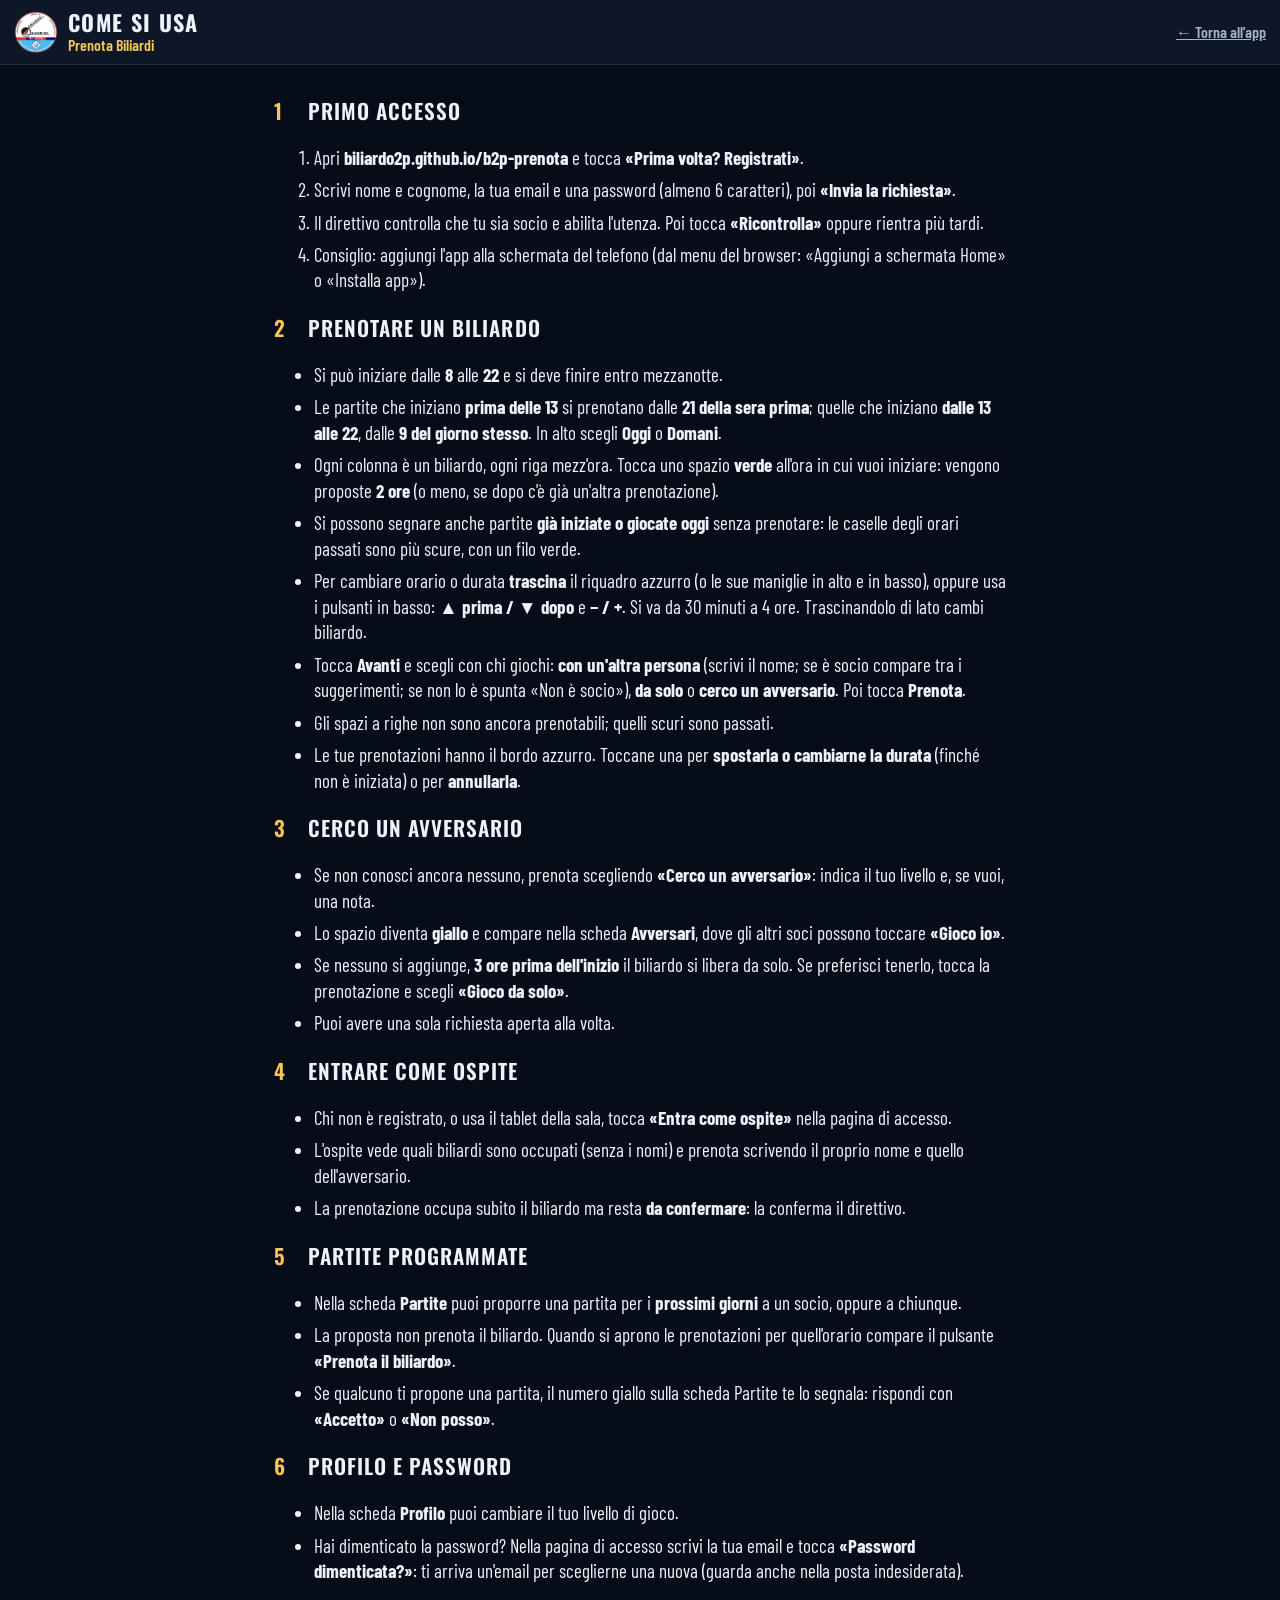
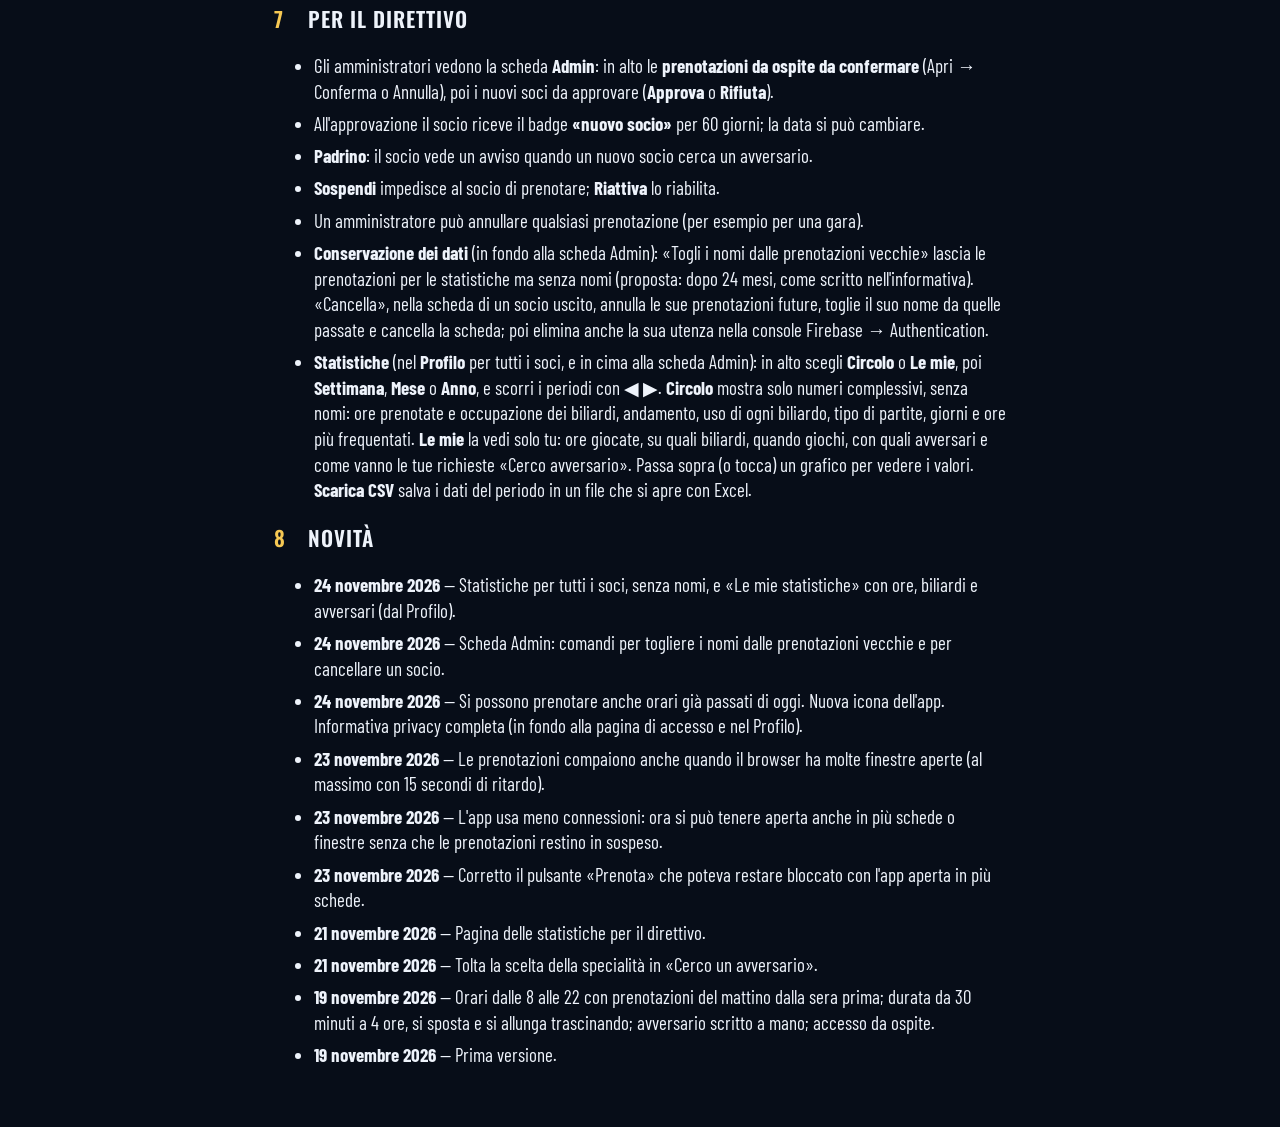
==== manuale.html @ 795e4faf "Statistiche per tutti i soci: vista Circolo senza nomi e vista personale Le mie Regole: lettura di p" ====
<!doctype html>
<html lang="it">
<head>
<meta charset="utf-8">
<meta name="viewport" content="width=device-width,initial-scale=1,viewport-fit=cover">
<title>Come si usa · Prenota 2P</title>
<link rel="icon" href="img/logo.png">
<link rel="preconnect" href="https://fonts.gstatic.com" crossorigin>
<link rel="stylesheet" href="https://fonts.googleapis.com/css2?family=Barlow+Condensed:wght@500;600;700&family=Oswald:wght@600;700&display=swap">
<link rel="stylesheet" href="css/prenota.css?v=2026112403">
<style>
  .manuale li{margin:.35em 0;line-height:1.35}
  .manuale h2 .n{display:inline-block;min-width:1.6em;color:var(--gold)}
  .manuale a{color:var(--home)}
</style>
</head>
<body>
<header class="testata">
  <img src="img/logo-96.png" alt="" width="44" height="44">
  <div class="titoli"><div class="titolo">Come si usa</div><div class="sotto">Prenota biliardi</div></div>
  <a class="sotto destra" href="./">← Torna all'app</a>
</header>
<main class="wrap manuale">

<h2><span class="n">1</span>Primo accesso</h2>
<ol>
  <li>Apri <b>biliardo2p.github.io/b2p-prenota</b> e tocca <b>«Prima volta? Registrati»</b>.</li>
  <li>Scrivi nome e cognome, la tua email e una password (almeno 6 caratteri), poi <b>«Invia la richiesta»</b>.</li>
  <li>Il direttivo controlla che tu sia socio e abilita l'utenza. Poi tocca <b>«Ricontrolla»</b> oppure rientra più tardi.</li>
  <li>Consiglio: aggiungi l'app alla schermata del telefono (dal menu del browser: «Aggiungi a schermata Home» o «Installa app»).</li>
</ol>

<h2><span class="n">2</span>Prenotare un biliardo</h2>
<ul>
  <li>Si può iniziare dalle <b>8</b> alle <b>22</b> e si deve finire entro mezzanotte.</li>
  <li>Le partite che iniziano <b>prima delle 13</b> si prenotano dalle <b>21 della sera prima</b>; quelle che iniziano <b>dalle 13 alle 22</b>, dalle <b>9 del giorno stesso</b>.
    In alto scegli <b>Oggi</b> o <b>Domani</b>.</li>
  <li>Ogni colonna è un biliardo, ogni riga mezz'ora. Tocca uno spazio <b>verde</b> all'ora in cui vuoi iniziare: vengono proposte <b>2 ore</b> (o meno, se dopo c'è già un'altra prenotazione).</li>
  <li>Si possono segnare anche partite <b>già iniziate o giocate oggi</b> senza prenotare: le caselle degli orari passati sono più scure, con un filo verde.</li>
  <li>Per cambiare orario o durata <b>trascina</b> il riquadro azzurro (o le sue maniglie in alto e in basso), oppure usa i pulsanti in basso: <b>▲ prima / ▼ dopo</b> e <b>− / +</b>. Si va da 30 minuti a 4 ore. Trascinandolo di lato cambi biliardo.</li>
  <li>Tocca <b>Avanti</b> e scegli con chi giochi: <b>con un'altra persona</b> (scrivi il nome; se è socio compare tra i suggerimenti; se non lo è spunta «Non è socio»), <b>da solo</b> o <b>cerco un avversario</b>. Poi tocca <b>Prenota</b>.</li>
  <li>Gli spazi a righe non sono ancora prenotabili; quelli scuri sono passati.</li>
  <li>Le tue prenotazioni hanno il bordo azzurro. Toccane una per <b>spostarla o cambiarne la durata</b> (finché non è iniziata) o per <b>annullarla</b>.</li>
</ul>

<h2><span class="n">3</span>Cerco un avversario</h2>
<ul>
  <li>Se non conosci ancora nessuno, prenota scegliendo <b>«Cerco un avversario»</b>: indica il tuo livello e, se vuoi, una nota.</li>
  <li>Lo spazio diventa <b>giallo</b> e compare nella scheda <b>Avversari</b>, dove gli altri soci possono toccare <b>«Gioco io»</b>.</li>
  <li>Se nessuno si aggiunge, <b>3 ore prima dell'inizio</b> il biliardo si libera da solo. Se preferisci tenerlo, tocca la prenotazione e scegli <b>«Gioco da solo»</b>.</li>
  <li>Puoi avere una sola richiesta aperta alla volta.</li>
</ul>

<h2><span class="n">4</span>Entrare come ospite</h2>
<ul>
  <li>Chi non è registrato, o usa il tablet della sala, tocca <b>«Entra come ospite»</b> nella pagina di accesso.</li>
  <li>L'ospite vede quali biliardi sono occupati (senza i nomi) e prenota scrivendo il proprio nome e quello dell'avversario.</li>
  <li>La prenotazione occupa subito il biliardo ma resta <b>da confermare</b>: la conferma il direttivo.</li>
</ul>

<h2><span class="n">5</span>Partite programmate</h2>
<ul>
  <li>Nella scheda <b>Partite</b> puoi proporre una partita per i <b>prossimi giorni</b> a un socio, oppure a chiunque.</li>
  <li>La proposta non prenota il biliardo. Quando si aprono le prenotazioni per quell'orario compare il pulsante <b>«Prenota il biliardo»</b>.</li>
  <li>Se qualcuno ti propone una partita, il numero giallo sulla scheda Partite te lo segnala: rispondi con <b>«Accetto»</b> o <b>«Non posso»</b>.</li>
</ul>

<h2><span class="n">6</span>Profilo e password</h2>
<ul>
  <li>Nella scheda <b>Profilo</b> puoi cambiare il tuo livello di gioco.</li>
  <li>Hai dimenticato la password? Nella pagina di accesso scrivi la tua email e tocca <b>«Password dimenticata?»</b>: ti arriva un'email per sceglierne una nuova (guarda anche nella posta indesiderata).</li>
</ul>

<h2><span class="n">7</span>Per il direttivo</h2>
<ul>
  <li>Gli amministratori vedono la scheda <b>Admin</b>: in alto le <b>prenotazioni da ospite da confermare</b> (Apri → Conferma o Annulla), poi i nuovi soci da approvare (<b>Approva</b> o <b>Rifiuta</b>).</li>
  <li>All'approvazione il socio riceve il badge <b>«nuovo socio»</b> per 60 giorni; la data si può cambiare.</li>
  <li><b>Padrino</b>: il socio vede un avviso quando un nuovo socio cerca un avversario.</li>
  <li><b>Sospendi</b> impedisce al socio di prenotare; <b>Riattiva</b> lo riabilita.</li>
  <li>Un amministratore può annullare qualsiasi prenotazione (per esempio per una gara).</li>
  <li><b>Conservazione dei dati</b> (in fondo alla scheda Admin): «Togli i nomi dalle prenotazioni vecchie» lascia le prenotazioni per le statistiche ma senza nomi (proposta: dopo 24 mesi, come scritto nell'informativa). «Cancella», nella scheda di un socio uscito, annulla le sue prenotazioni future, toglie il suo nome da quelle passate e cancella la scheda; poi elimina anche la sua utenza nella console Firebase → Authentication.</li>
  <li><b>Statistiche</b> (nel <b>Profilo</b> per tutti i soci, e in cima alla scheda Admin): in alto scegli <b>Circolo</b> o <b>Le mie</b>, poi <b>Settimana</b>, <b>Mese</b> o <b>Anno</b>, e scorri i periodi con ◀ ▶. <b>Circolo</b> mostra solo numeri complessivi, senza nomi: ore prenotate e occupazione dei biliardi, andamento, uso di ogni biliardo, tipo di partite, giorni e ore più frequentati. <b>Le mie</b> la vedi solo tu: ore giocate, su quali biliardi, quando giochi, con quali avversari e come vanno le tue richieste «Cerco avversario». Passa sopra (o tocca) un grafico per vedere i valori. <b>Scarica CSV</b> salva i dati del periodo in un file che si apre con Excel.</li>
</ul>

<h2 id="novita"><span class="n">8</span>Novità</h2>
<ul>
  <li><b>24 novembre 2026</b> — Statistiche per tutti i soci, senza nomi, e «Le mie statistiche» con ore, biliardi e avversari (dal Profilo).</li>
  <li><b>24 novembre 2026</b> — Scheda Admin: comandi per togliere i nomi dalle prenotazioni vecchie e per cancellare un socio.</li>
  <li><b>24 novembre 2026</b> — Si possono prenotare anche orari già passati di oggi. Nuova icona dell'app. Informativa privacy completa (in fondo alla pagina di accesso e nel Profilo).</li>
  <li><b>23 novembre 2026</b> — Le prenotazioni compaiono anche quando il browser ha molte finestre aperte (al massimo con 15 secondi di ritardo).</li>
  <li><b>23 novembre 2026</b> — L'app usa meno connessioni: ora si può tenere aperta anche in più schede o finestre senza che le prenotazioni restino in sospeso.</li>
  <li><b>23 novembre 2026</b> — Corretto il pulsante «Prenota» che poteva restare bloccato con l'app aperta in più schede.</li>
  <li><b>21 novembre 2026</b> — Pagina delle statistiche per il direttivo.</li>
  <li><b>21 novembre 2026</b> — Tolta la scelta della specialità in «Cerco un avversario».</li>
  <li><b>19 novembre 2026</b> — Orari dalle 8 alle 22 con prenotazioni del mattino dalla sera prima; durata da 30 minuti a 4 ore, si sposta e si allunga trascinando; avversario scritto a mano; accesso da ospite.</li>
  <li><b>19 novembre 2026</b> — Prima versione.</li>
</ul>
</main>
</body>
</html>
---- css/prenota.css ----
/* Prenota 2P · prenota.css — Colori e caratteri come il Tabellone Live, testi grandi e pulsanti comodi */
:root{
  --bg:#070d18; --panel:#0d1728; --panel2:#13213a; --line:rgba(150,190,255,.15);
  --ink:#eef3fb; --mute:#a3b3c9; --dim:#5d6c84;
  --home:#3cc8ff; --gold:#f6c853; --ok:#2fbf71; --danger:#ff5a5f;
  --libera:#123a2a; --libera-hover:#1b5a40; --pren:#2a3550;
  --fh:"Oswald","Barlow Condensed","Arial Narrow",sans-serif;
  --fc:"Barlow Condensed","Arial Narrow","Roboto Condensed",sans-serif;
  --riga:2.2rem;
  color-scheme:dark;
}
[hidden]{display:none!important}
*{box-sizing:border-box}
html{background:var(--bg)}
body{margin:0;background:var(--bg);color:var(--ink);font-family:var(--fc);font-size:19px;-webkit-text-size-adjust:100%;
  padding-bottom:env(safe-area-inset-bottom,0px)}
h2{font-family:var(--fh);font-weight:600;font-size:21px;letter-spacing:.05em;text-transform:uppercase;margin:18px 0 8px}
h3{font-family:var(--fh);font-weight:600;font-size:22px;margin:0 0 10px}
p{margin:.4em 0;line-height:1.35}
.wrap{max-width:760px;margin:0 auto;padding:12px max(14px,env(safe-area-inset-left,0px)) 40px}

.testata{display:flex;align-items:center;gap:10px;padding:10px 14px;padding-top:max(10px,env(safe-area-inset-top,0px));
  background:var(--panel);border-bottom:1px solid var(--line)}
.testata img{width:44px;height:44px}
.titolo{font-family:var(--fh);font-weight:700;font-size:22px;letter-spacing:.06em;text-transform:uppercase;line-height:1.1}
.sotto{color:var(--gold);font-weight:600;font-size:16px;text-transform:capitalize}
.destra{margin-left:auto;text-align:right;color:var(--mute);text-transform:none}

nav{display:flex;gap:4px;overflow-x:auto;background:var(--panel);border-bottom:1px solid var(--line);position:sticky;top:0;z-index:5}
nav button{flex:1 0 auto;border:0;background:none;color:var(--mute);font:inherit;font-size:18px;font-weight:600;padding:12px 8px;
  border-bottom:3px solid transparent;cursor:pointer}
nav button.attivo{color:var(--ink);border-color:var(--home)}
.conta{display:inline-block;min-width:1.4em;padding:0 .35em;border-radius:999px;background:var(--gold);color:#111;font-size:15px;text-align:center}

.pannello{background:var(--panel);border:1px solid var(--line);border-radius:12px;padding:16px;display:grid;gap:12px;margin-bottom:12px}
label{display:grid;gap:4px;font-weight:600}
input,select{font:inherit;font-size:19px;padding:10px;border-radius:8px;border:1px solid var(--dim);background:#0a1322;color:var(--ink);width:100%}
input:disabled{opacity:.7}
.spunta{display:flex;align-items:center;gap:10px;font-weight:500}
.spunta input{width:24px;height:24px;flex:none}
fieldset{border:1px solid var(--line);border-radius:10px;display:grid;gap:8px;padding:10px 12px}
legend{font-weight:600;padding:0 4px}
.colonna{display:grid;gap:12px}

.btn{display:inline-block;font:inherit;font-size:19px;font-weight:600;padding:12px 18px;border-radius:10px;border:1px solid var(--dim);
  background:var(--panel2);color:var(--ink);cursor:pointer;text-decoration:none;text-align:center}
.btn.primario{background:var(--home);border-color:var(--home);color:#04111d}
.btn.pericolo{border-color:var(--danger);color:var(--danger);background:none}
.btn.grande{width:100%;padding:14px}
.btn.piccolo{font-size:16px;padding:6px 10px}
.btn:disabled{opacity:.5}
.btn:focus-visible,button:focus-visible{outline:2px solid var(--gold);outline-offset:2px}
.link{background:none;border:0;color:var(--home);font:inherit;text-decoration:underline;cursor:pointer;padding:4px}
.riga{display:flex;gap:10px;align-items:center;flex-wrap:wrap}
.meta{color:var(--mute);font-size:17px}
.nota{font-style:italic}
.grande{font-size:21px}
.badge{display:inline-block;background:var(--gold);color:#111;font-size:14px;font-weight:700;padding:0 .45em;border-radius:999px;vertical-align:2px}

.scegli-accesso{display:flex;gap:8px;margin:6px 0 12px}
.scegli-accesso button{flex:1;font:inherit;font-size:18px;font-weight:600;padding:12px;border-radius:10px;border:1px solid var(--dim);background:none;color:var(--mute);cursor:pointer}
.scegli-accesso button.attivo{background:var(--panel2);color:var(--ink);border-color:var(--home)}
.privacy{color:var(--mute);font-size:16px}
.privacy summary{cursor:pointer;padding:6px 0}

/* griglia */
.avviso{background:var(--libera);border-radius:10px;padding:10px 12px}
.avviso.chiuso{background:#3a2f10;color:var(--gold)}
.avviso.padrini{background:#2a2410;border:1px solid var(--gold)}
.legenda{display:flex;flex-wrap:wrap;gap:6px 14px;font-size:16px;margin:8px 0}
.lg::before{content:"";display:inline-block;width:14px;height:14px;border-radius:3px;margin-right:5px;vertical-align:-1px}
.lg.libera::before{background:var(--libera);border:1px solid var(--ok)}
.lg.passata::before{background:#0c241b;border:1px solid rgba(34,197,94,.45)}
.lg.aperta::before{background:var(--gold)}
.lg.confermata::before{background:var(--pren)}
.lg.mia::before{border:2px solid var(--home)}
.lg.no::before{background:rgba(255,255,255,.06)}
#griglia{display:grid;gap:3px;background:var(--panel);border:1px solid var(--line);border-radius:12px;padding:4px}
.intest{font-family:var(--fh);font-weight:600;font-size:15px;text-align:center;padding:6px 0;position:sticky;top:48px;background:var(--panel);z-index:2}
.ora{grid-column:1;font-size:15px;color:var(--mute);text-align:right;padding-right:6px;line-height:1}
.cella{border:0;border-radius:5px;padding:0}
.cella.libera{background:var(--libera);cursor:pointer}
.cella.libera:hover,.cella.libera:focus-visible{background:var(--libera-hover);outline:2px solid var(--ok)}
.cella.no{background:rgba(255,255,255,.03)}
/* orario di oggi già passato: prenotabile, ma più spento e con un filo verde */
.cella.libera.passata{background:#0c241b;box-shadow:inset 0 0 0 1px rgba(34,197,94,.35)}
.cella.libera.passata:hover,.cella.libera.passata:focus-visible{background:var(--libera-hover)}
.pren{border:0;border-radius:7px;padding:4px 5px;text-align:left;font:inherit;font-size:14px;line-height:1.15;overflow-wrap:break-word;hyphens:auto;color:var(--ink);overflow:hidden;cursor:pointer;z-index:1}
.pren .fascia{display:block;font-size:14px;color:var(--mute)}
.pren.confermata{background:var(--pren)}
.pren.aperta{background:var(--gold);color:#1d1600}
.pren.aperta .fascia{color:#4a3a00}
.pren.mia{box-shadow:inset 0 0 0 3px var(--home)}

.schede{list-style:none;padding:0;margin:0;display:grid;gap:10px}
.scheda{background:var(--panel);border:1px solid var(--line);border-radius:12px;padding:14px;display:grid;gap:6px}
.scheda .btn{justify-self:start}
.vuoto{color:var(--mute);padding:10px 0}

.in-riga{display:flex;flex-wrap:wrap;align-items:center;gap:8px;font-weight:500}
.in-riga input{width:auto;font-size:17px;padding:6px}
.scheda.spento{opacity:.55}

dialog{border:1px solid var(--line);border-radius:14px;background:var(--panel);color:var(--ink);padding:18px;width:min(94vw,460px)}
dialog::backdrop{background:rgba(0,0,0,.6)}
dialog form{display:grid;gap:12px}

#toast{position:fixed;left:50%;bottom:calc(18px + env(safe-area-inset-bottom,0px));transform:translate(-50%,20px);opacity:0;pointer-events:none;
  background:var(--ink);color:var(--bg);font-weight:600;padding:12px 16px;border-radius:10px;max-width:92vw;transition:.25s;z-index:20}
#toast.show{opacity:1;transform:translate(-50%,0)}

/* giorno, stati in più, selezione e barra (v. 2026111902) */
.scegli-giorno{display:flex;gap:8px;margin-bottom:10px}
.scegli-giorno button{flex:1;font:inherit;font-size:18px;font-weight:600;padding:10px;border-radius:10px;border:1px solid var(--dim);background:none;color:var(--mute);cursor:pointer;text-transform:capitalize}
.scegli-giorno button.attivo{background:var(--panel2);color:var(--ink);border-color:var(--home)}
.lg.presto::before{background:repeating-linear-gradient(45deg,#1a2234 0 4px,#121a28 4px 8px)}
.lg.da_confermare::before{background:var(--pren);border:2px dashed var(--gold)}
.cella.presto{background:repeating-linear-gradient(45deg,#1a2234 0 6px,#121a28 6px 12px)}
.pren.da_confermare{background:var(--pren);box-shadow:inset 0 0 0 2px var(--gold);border:0}
.pren.da_confermare.mia{box-shadow:inset 0 0 0 3px var(--home)}
.pren.occupato{background:var(--pren);color:var(--mute)}
.selezione{position:relative;z-index:3;background:rgba(60,200,255,.28);border:3px solid var(--home);border-radius:8px;
  display:flex;align-items:center;justify-content:center;font-weight:700;font-size:15px;touch-action:none;cursor:grab;user-select:none}
.selezione.trascinata{cursor:grabbing;background:rgba(60,200,255,.4)}
.selezione.errata{border-color:var(--danger);background:rgba(255,90,95,.25)}
.maniglia{position:absolute;left:50%;width:44px;height:16px;margin-left:-22px;background:var(--home);border-radius:8px;cursor:ns-resize;touch-action:none}
.maniglia.su{top:-9px}
.maniglia.giu{bottom:-9px}
#barra-sel{position:fixed;left:0;right:0;bottom:0;z-index:15;background:var(--panel);border-top:2px solid var(--home);
  padding:10px 14px calc(10px + env(safe-area-inset-bottom,0px));display:grid;gap:8px;box-shadow:0 -6px 20px rgba(0,0,0,.5)}
.sel-info{font-size:19px}
.sel-errore{color:var(--danger);font-weight:600;min-height:0}
.sel-errore:empty{display:none}
.sel-pulsanti{display:flex;flex-wrap:wrap;gap:8px 16px}
.sel-gruppo{display:flex;align-items:center;gap:6px;font-weight:600;color:var(--mute)}
.sel-gruppo .btn{min-width:56px}
body.con-barra .wrap{padding-bottom:230px}
body.con-barra #toast{bottom:240px}
body.ospite [data-solo-soci]{display:none!important}
.privacy a,.pannello .meta a{color:var(--home)}
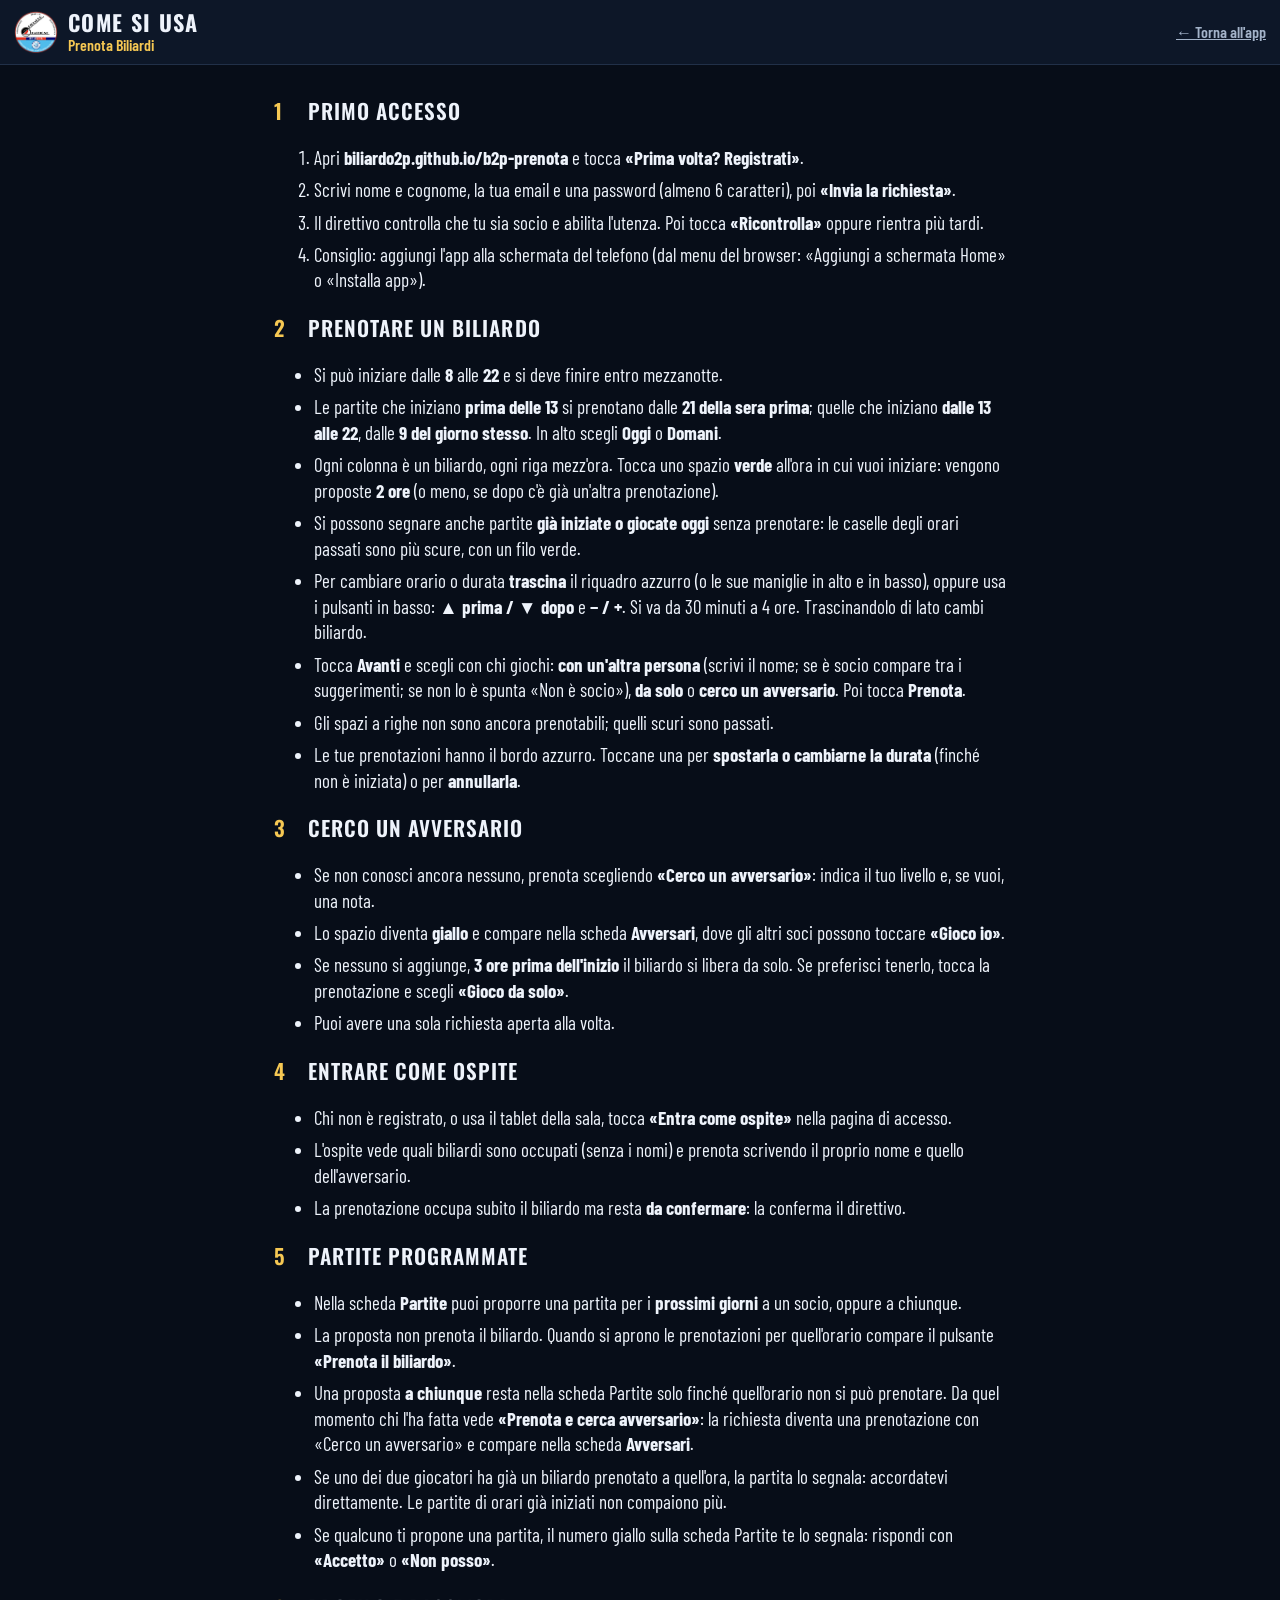
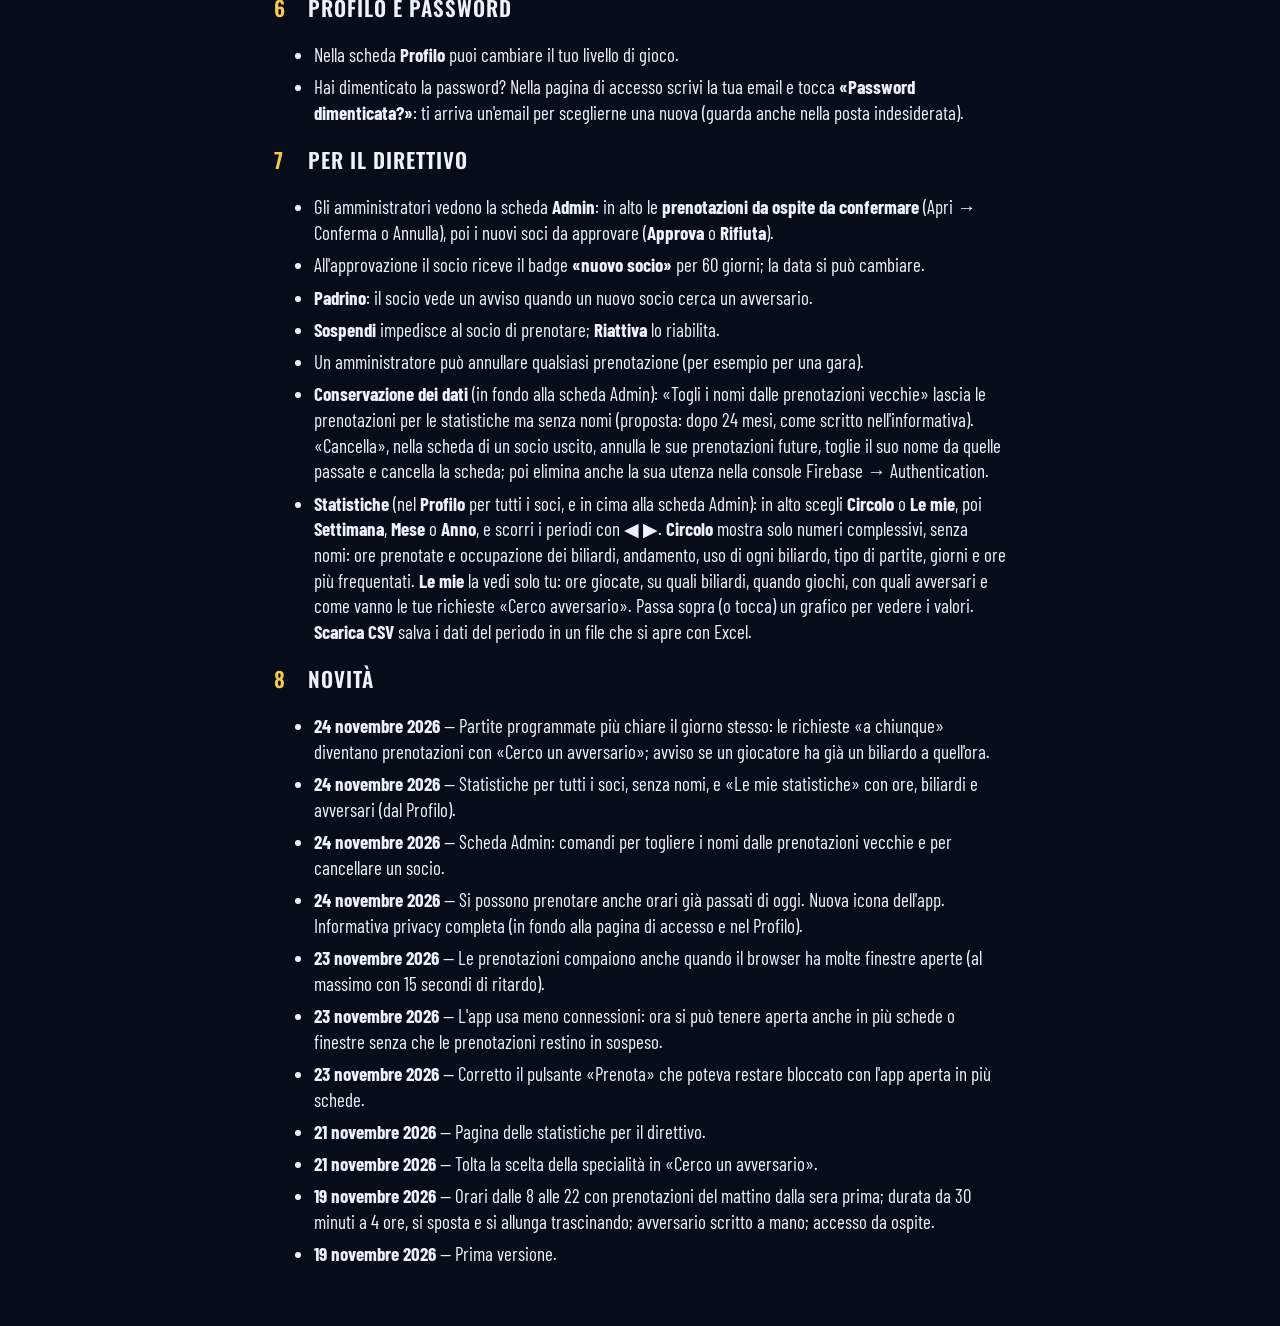
==== commit ba001527: "Partite programmate: richieste aperte diventano Cerco avversario quando l'orario e' prenotabile; avv" ====
--- a/manuale.html
+++ b/manuale.html
@@ -62,6 +62,8 @@
 <ul>
   <li>Nella scheda <b>Partite</b> puoi proporre una partita per i <b>prossimi giorni</b> a un socio, oppure a chiunque.</li>
   <li>La proposta non prenota il biliardo. Quando si aprono le prenotazioni per quell'orario compare il pulsante <b>«Prenota il biliardo»</b>.</li>
+  <li>Una proposta <b>a chiunque</b> resta nella scheda Partite solo finché quell'orario non si può prenotare. Da quel momento chi l'ha fatta vede <b>«Prenota e cerca avversario»</b>: la richiesta diventa una prenotazione con «Cerco un avversario» e compare nella scheda <b>Avversari</b>.</li>
+  <li>Se uno dei due giocatori ha già un biliardo prenotato a quell'ora, la partita lo segnala: accordatevi direttamente. Le partite di orari già iniziati non compaiono più.</li>
   <li>Se qualcuno ti propone una partita, il numero giallo sulla scheda Partite te lo segnala: rispondi con <b>«Accetto»</b> o <b>«Non posso»</b>.</li>
 </ul>
 
@@ -84,6 +86,7 @@
 
 <h2 id="novita"><span class="n">8</span>Novità</h2>
 <ul>
+  <li><b>24 novembre 2026</b> — Partite programmate più chiare il giorno stesso: le richieste «a chiunque» diventano prenotazioni con «Cerco un avversario»; avviso se un giocatore ha già un biliardo a quell'ora.</li>
   <li><b>24 novembre 2026</b> — Statistiche per tutti i soci, senza nomi, e «Le mie statistiche» con ore, biliardi e avversari (dal Profilo).</li>
   <li><b>24 novembre 2026</b> — Scheda Admin: comandi per togliere i nomi dalle prenotazioni vecchie e per cancellare un socio.</li>
   <li><b>24 novembre 2026</b> — Si possono prenotare anche orari già passati di oggi. Nuova icona dell'app. Informativa privacy completa (in fondo alla pagina di accesso e nel Profilo).</li>
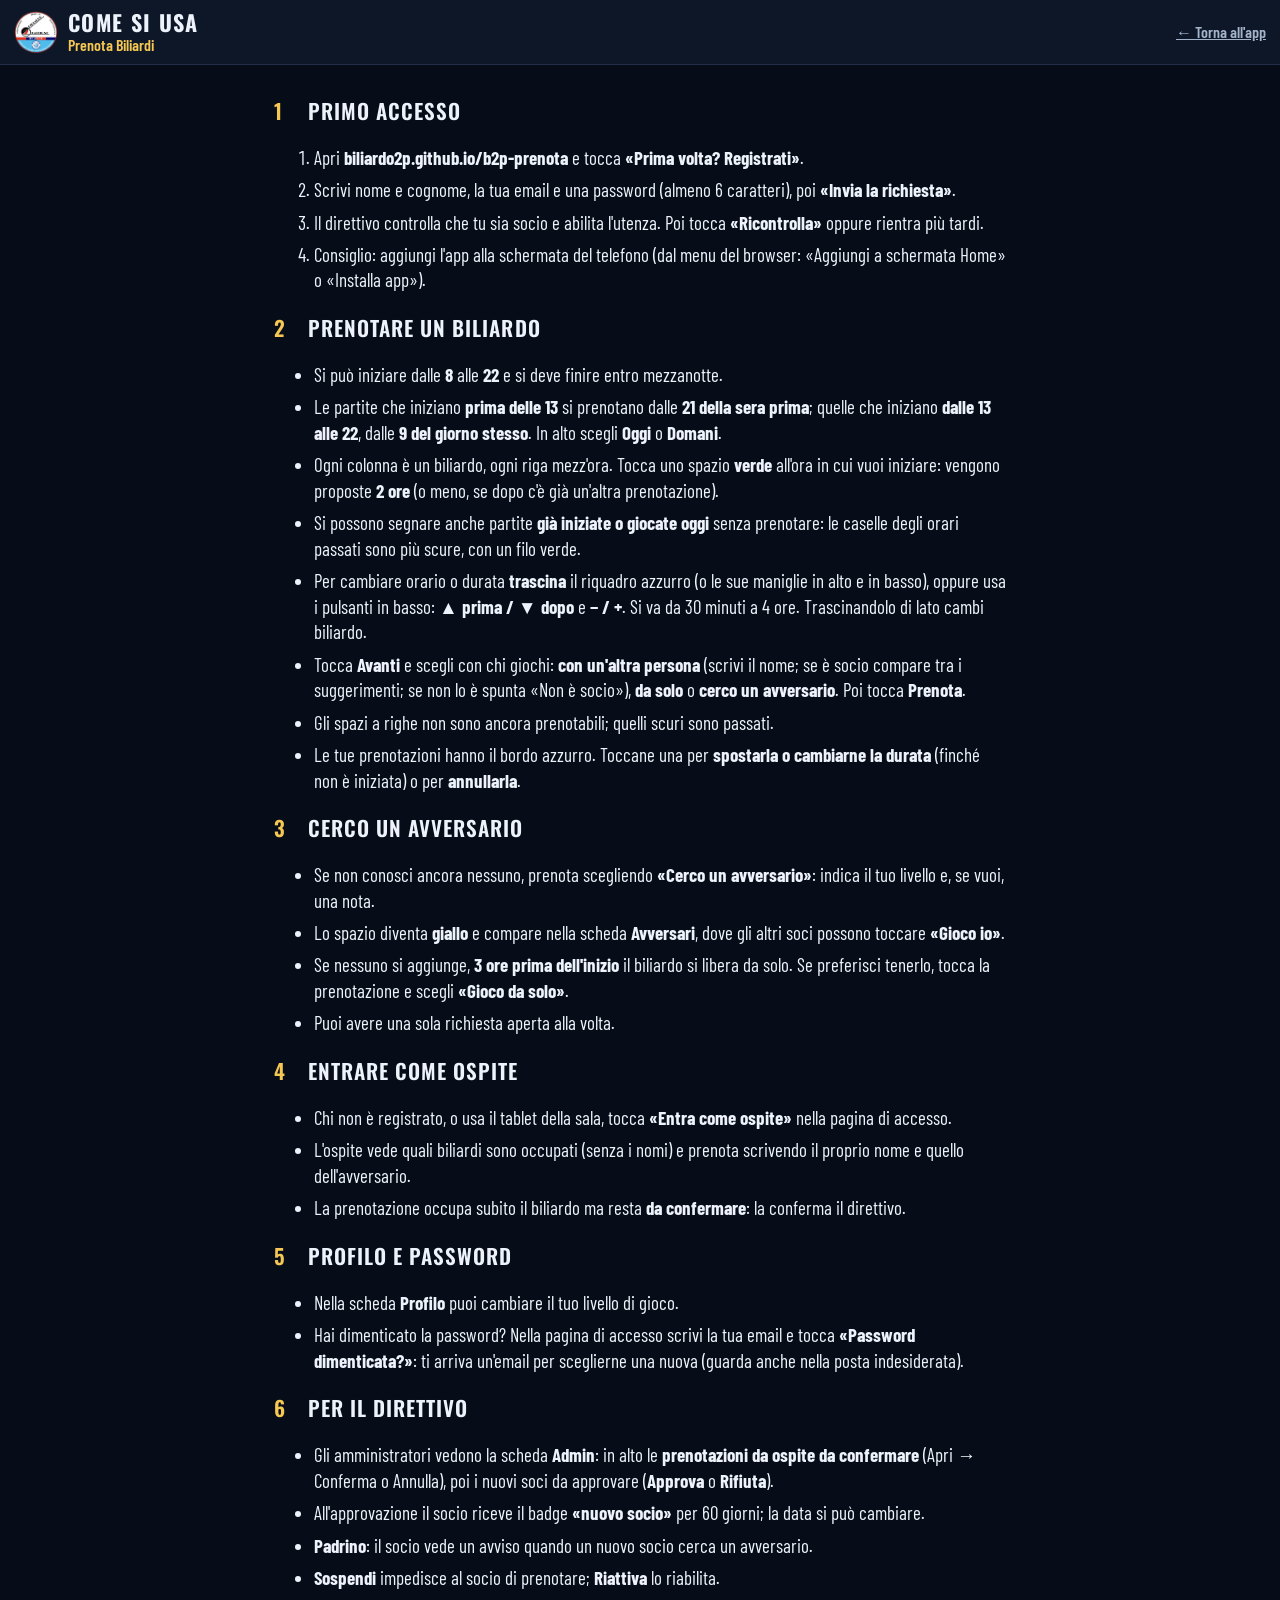
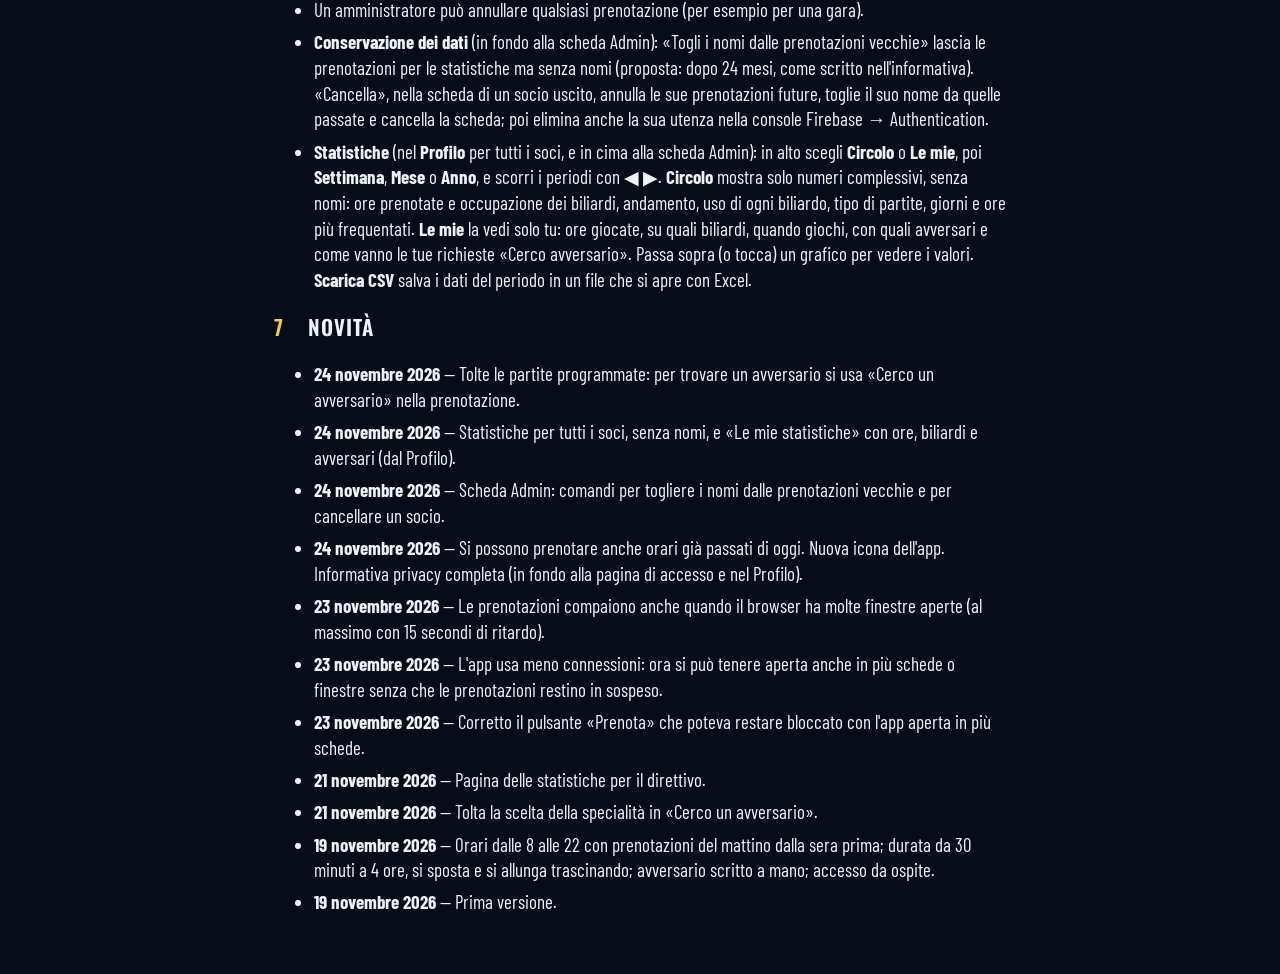
==== commit fb7fbf20: "Tolte le partite programmate: resta solo Cerco un avversario Regole: il nodo partite non e' piu' acc" ====
--- a/manuale.html
+++ b/manuale.html
@@ -58,22 +58,13 @@
   <li>La prenotazione occupa subito il biliardo ma resta <b>da confermare</b>: la conferma il direttivo.</li>
 </ul>
 
-<h2><span class="n">5</span>Partite programmate</h2>
-<ul>
-  <li>Nella scheda <b>Partite</b> puoi proporre una partita per i <b>prossimi giorni</b> a un socio, oppure a chiunque.</li>
-  <li>La proposta non prenota il biliardo. Quando si aprono le prenotazioni per quell'orario compare il pulsante <b>«Prenota il biliardo»</b>.</li>
-  <li>Una proposta <b>a chiunque</b> resta nella scheda Partite solo finché quell'orario non si può prenotare. Da quel momento chi l'ha fatta vede <b>«Prenota e cerca avversario»</b>: la richiesta diventa una prenotazione con «Cerco un avversario» e compare nella scheda <b>Avversari</b>.</li>
-  <li>Se uno dei due giocatori ha già un biliardo prenotato a quell'ora, la partita lo segnala: accordatevi direttamente. Le partite di orari già iniziati non compaiono più.</li>
-  <li>Se qualcuno ti propone una partita, il numero giallo sulla scheda Partite te lo segnala: rispondi con <b>«Accetto»</b> o <b>«Non posso»</b>.</li>
-</ul>
-
-<h2><span class="n">6</span>Profilo e password</h2>
+<h2><span class="n">5</span>Profilo e password</h2>
 <ul>
   <li>Nella scheda <b>Profilo</b> puoi cambiare il tuo livello di gioco.</li>
   <li>Hai dimenticato la password? Nella pagina di accesso scrivi la tua email e tocca <b>«Password dimenticata?»</b>: ti arriva un'email per sceglierne una nuova (guarda anche nella posta indesiderata).</li>
 </ul>
 
-<h2><span class="n">7</span>Per il direttivo</h2>
+<h2><span class="n">6</span>Per il direttivo</h2>
 <ul>
   <li>Gli amministratori vedono la scheda <b>Admin</b>: in alto le <b>prenotazioni da ospite da confermare</b> (Apri → Conferma o Annulla), poi i nuovi soci da approvare (<b>Approva</b> o <b>Rifiuta</b>).</li>
   <li>All'approvazione il socio riceve il badge <b>«nuovo socio»</b> per 60 giorni; la data si può cambiare.</li>
@@ -84,9 +75,9 @@
   <li><b>Statistiche</b> (nel <b>Profilo</b> per tutti i soci, e in cima alla scheda Admin): in alto scegli <b>Circolo</b> o <b>Le mie</b>, poi <b>Settimana</b>, <b>Mese</b> o <b>Anno</b>, e scorri i periodi con ◀ ▶. <b>Circolo</b> mostra solo numeri complessivi, senza nomi: ore prenotate e occupazione dei biliardi, andamento, uso di ogni biliardo, tipo di partite, giorni e ore più frequentati. <b>Le mie</b> la vedi solo tu: ore giocate, su quali biliardi, quando giochi, con quali avversari e come vanno le tue richieste «Cerco avversario». Passa sopra (o tocca) un grafico per vedere i valori. <b>Scarica CSV</b> salva i dati del periodo in un file che si apre con Excel.</li>
 </ul>
 
-<h2 id="novita"><span class="n">8</span>Novità</h2>
+<h2 id="novita"><span class="n">7</span>Novità</h2>
 <ul>
-  <li><b>24 novembre 2026</b> — Partite programmate più chiare il giorno stesso: le richieste «a chiunque» diventano prenotazioni con «Cerco un avversario»; avviso se un giocatore ha già un biliardo a quell'ora.</li>
+  <li><b>24 novembre 2026</b> — Tolte le partite programmate: per trovare un avversario si usa «Cerco un avversario» nella prenotazione.</li>
   <li><b>24 novembre 2026</b> — Statistiche per tutti i soci, senza nomi, e «Le mie statistiche» con ore, biliardi e avversari (dal Profilo).</li>
   <li><b>24 novembre 2026</b> — Scheda Admin: comandi per togliere i nomi dalle prenotazioni vecchie e per cancellare un socio.</li>
   <li><b>24 novembre 2026</b> — Si possono prenotare anche orari già passati di oggi. Nuova icona dell'app. Informativa privacy completa (in fondo alla pagina di accesso e nel Profilo).</li>
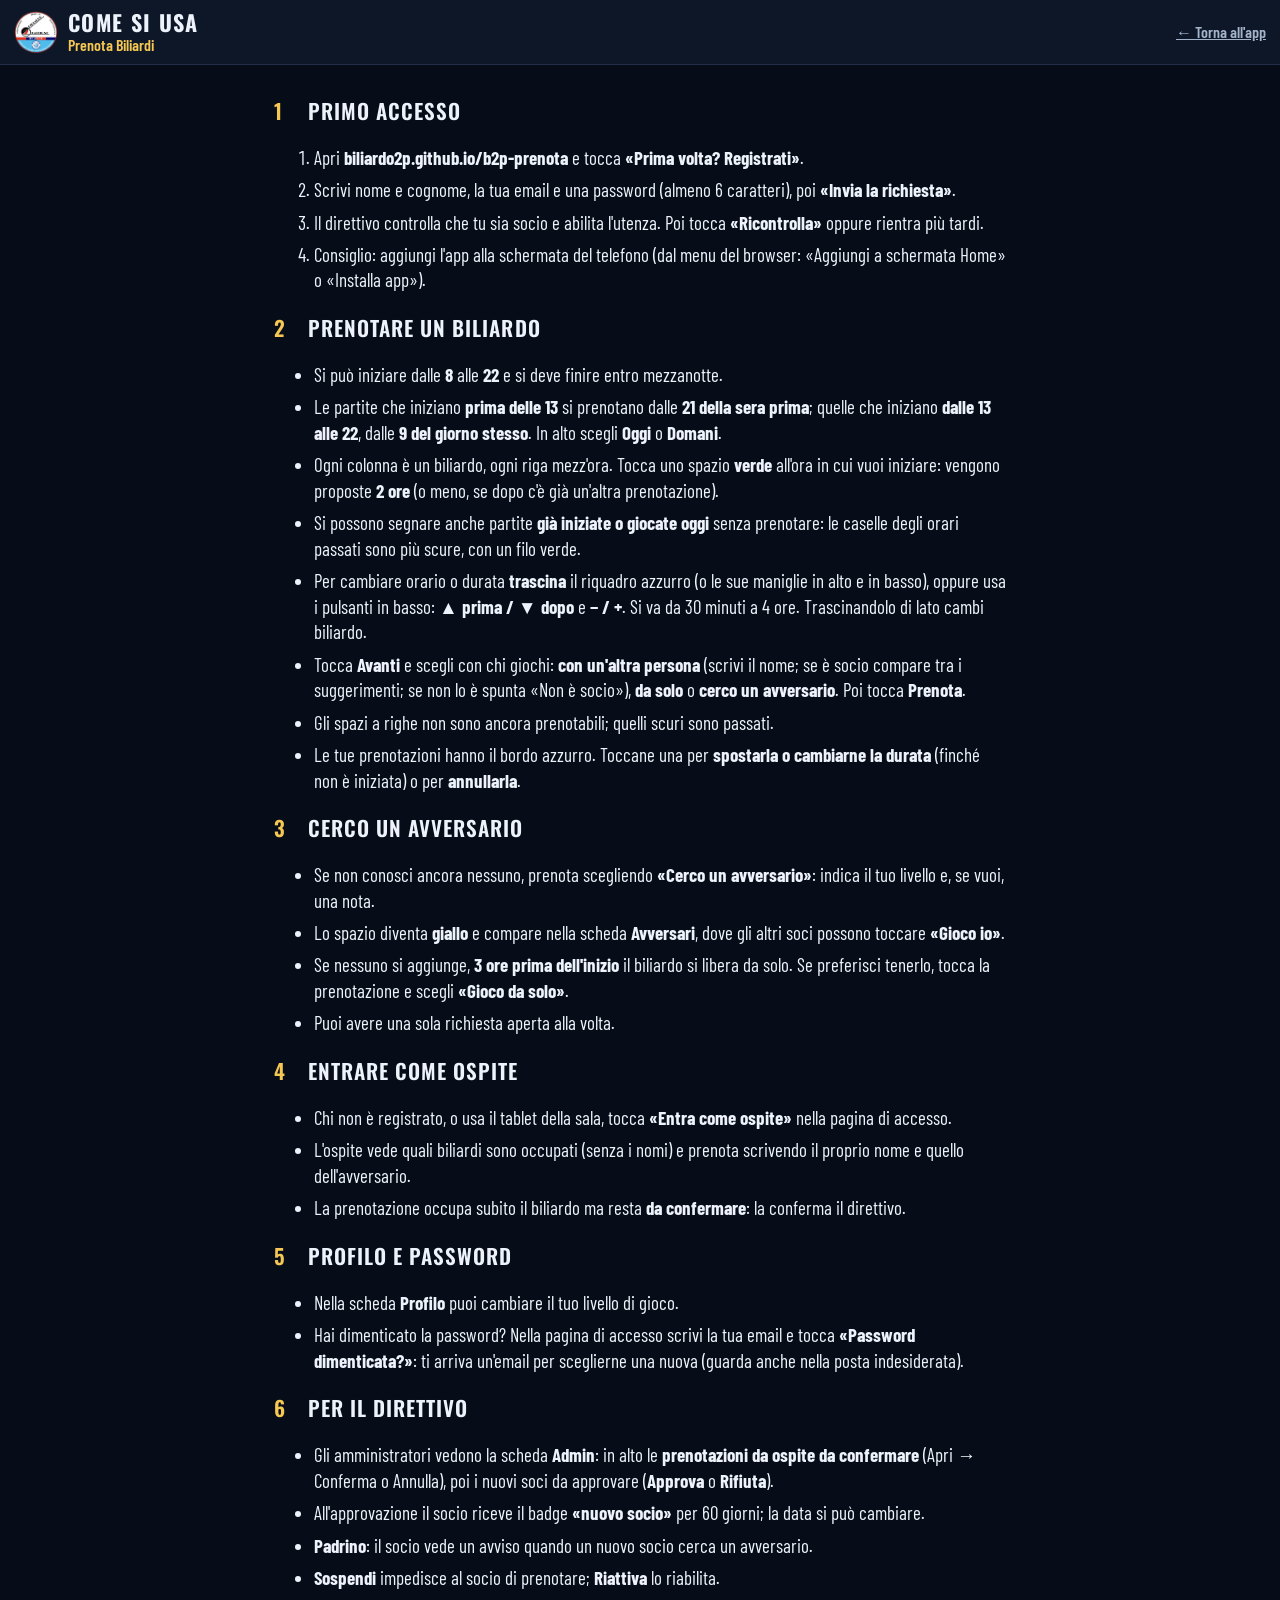
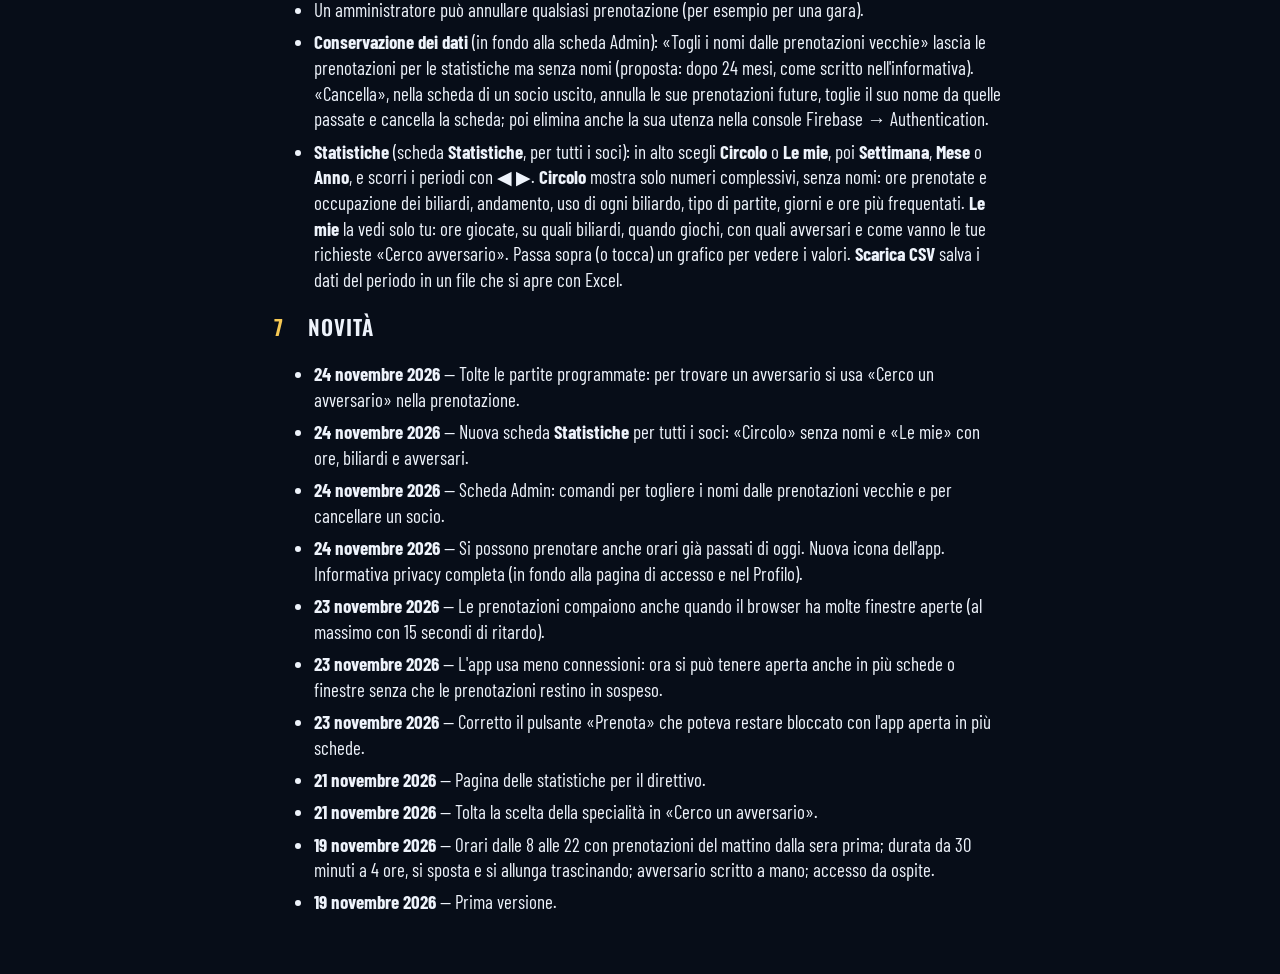
==== commit 14623a70: "Statistiche come scheda dell'app; statistiche.html rimanda alla scheda Co-Authored-By: Claude Opus 5" ====
--- a/manuale.html
+++ b/manuale.html
@@ -7,7 +7,7 @@
 <link rel="icon" href="img/logo.png">
 <link rel="preconnect" href="https://fonts.gstatic.com" crossorigin>
 <link rel="stylesheet" href="https://fonts.googleapis.com/css2?family=Barlow+Condensed:wght@500;600;700&family=Oswald:wght@600;700&display=swap">
-<link rel="stylesheet" href="css/prenota.css?v=2026112403">
+<link rel="stylesheet" href="css/prenota.css?v=2026112406">
 <style>
   .manuale li{margin:.35em 0;line-height:1.35}
   .manuale h2 .n{display:inline-block;min-width:1.6em;color:var(--gold)}
@@ -72,13 +72,13 @@
   <li><b>Sospendi</b> impedisce al socio di prenotare; <b>Riattiva</b> lo riabilita.</li>
   <li>Un amministratore può annullare qualsiasi prenotazione (per esempio per una gara).</li>
   <li><b>Conservazione dei dati</b> (in fondo alla scheda Admin): «Togli i nomi dalle prenotazioni vecchie» lascia le prenotazioni per le statistiche ma senza nomi (proposta: dopo 24 mesi, come scritto nell'informativa). «Cancella», nella scheda di un socio uscito, annulla le sue prenotazioni future, toglie il suo nome da quelle passate e cancella la scheda; poi elimina anche la sua utenza nella console Firebase → Authentication.</li>
-  <li><b>Statistiche</b> (nel <b>Profilo</b> per tutti i soci, e in cima alla scheda Admin): in alto scegli <b>Circolo</b> o <b>Le mie</b>, poi <b>Settimana</b>, <b>Mese</b> o <b>Anno</b>, e scorri i periodi con ◀ ▶. <b>Circolo</b> mostra solo numeri complessivi, senza nomi: ore prenotate e occupazione dei biliardi, andamento, uso di ogni biliardo, tipo di partite, giorni e ore più frequentati. <b>Le mie</b> la vedi solo tu: ore giocate, su quali biliardi, quando giochi, con quali avversari e come vanno le tue richieste «Cerco avversario». Passa sopra (o tocca) un grafico per vedere i valori. <b>Scarica CSV</b> salva i dati del periodo in un file che si apre con Excel.</li>
+  <li><b>Statistiche</b> (scheda <b>Statistiche</b>, per tutti i soci): in alto scegli <b>Circolo</b> o <b>Le mie</b>, poi <b>Settimana</b>, <b>Mese</b> o <b>Anno</b>, e scorri i periodi con ◀ ▶. <b>Circolo</b> mostra solo numeri complessivi, senza nomi: ore prenotate e occupazione dei biliardi, andamento, uso di ogni biliardo, tipo di partite, giorni e ore più frequentati. <b>Le mie</b> la vedi solo tu: ore giocate, su quali biliardi, quando giochi, con quali avversari e come vanno le tue richieste «Cerco avversario». Passa sopra (o tocca) un grafico per vedere i valori. <b>Scarica CSV</b> salva i dati del periodo in un file che si apre con Excel.</li>
 </ul>
 
 <h2 id="novita"><span class="n">7</span>Novità</h2>
 <ul>
   <li><b>24 novembre 2026</b> — Tolte le partite programmate: per trovare un avversario si usa «Cerco un avversario» nella prenotazione.</li>
-  <li><b>24 novembre 2026</b> — Statistiche per tutti i soci, senza nomi, e «Le mie statistiche» con ore, biliardi e avversari (dal Profilo).</li>
+  <li><b>24 novembre 2026</b> — Nuova scheda <b>Statistiche</b> per tutti i soci: «Circolo» senza nomi e «Le mie» con ore, biliardi e avversari.</li>
   <li><b>24 novembre 2026</b> — Scheda Admin: comandi per togliere i nomi dalle prenotazioni vecchie e per cancellare un socio.</li>
   <li><b>24 novembre 2026</b> — Si possono prenotare anche orari già passati di oggi. Nuova icona dell'app. Informativa privacy completa (in fondo alla pagina di accesso e nel Profilo).</li>
   <li><b>23 novembre 2026</b> — Le prenotazioni compaiono anche quando il browser ha molte finestre aperte (al massimo con 15 secondi di ritardo).</li>
--- a/css/prenota.css
+++ b/css/prenota.css
@@ -138,3 +138,4 @@
 body.con-barra #toast{bottom:240px}
 body.ospite [data-solo-soci]{display:none!important}
 .privacy a,.pannello .meta a{color:var(--home)}
+@media (max-width:480px){nav{gap:0}nav button{font-size:15px;padding:12px 4px}}
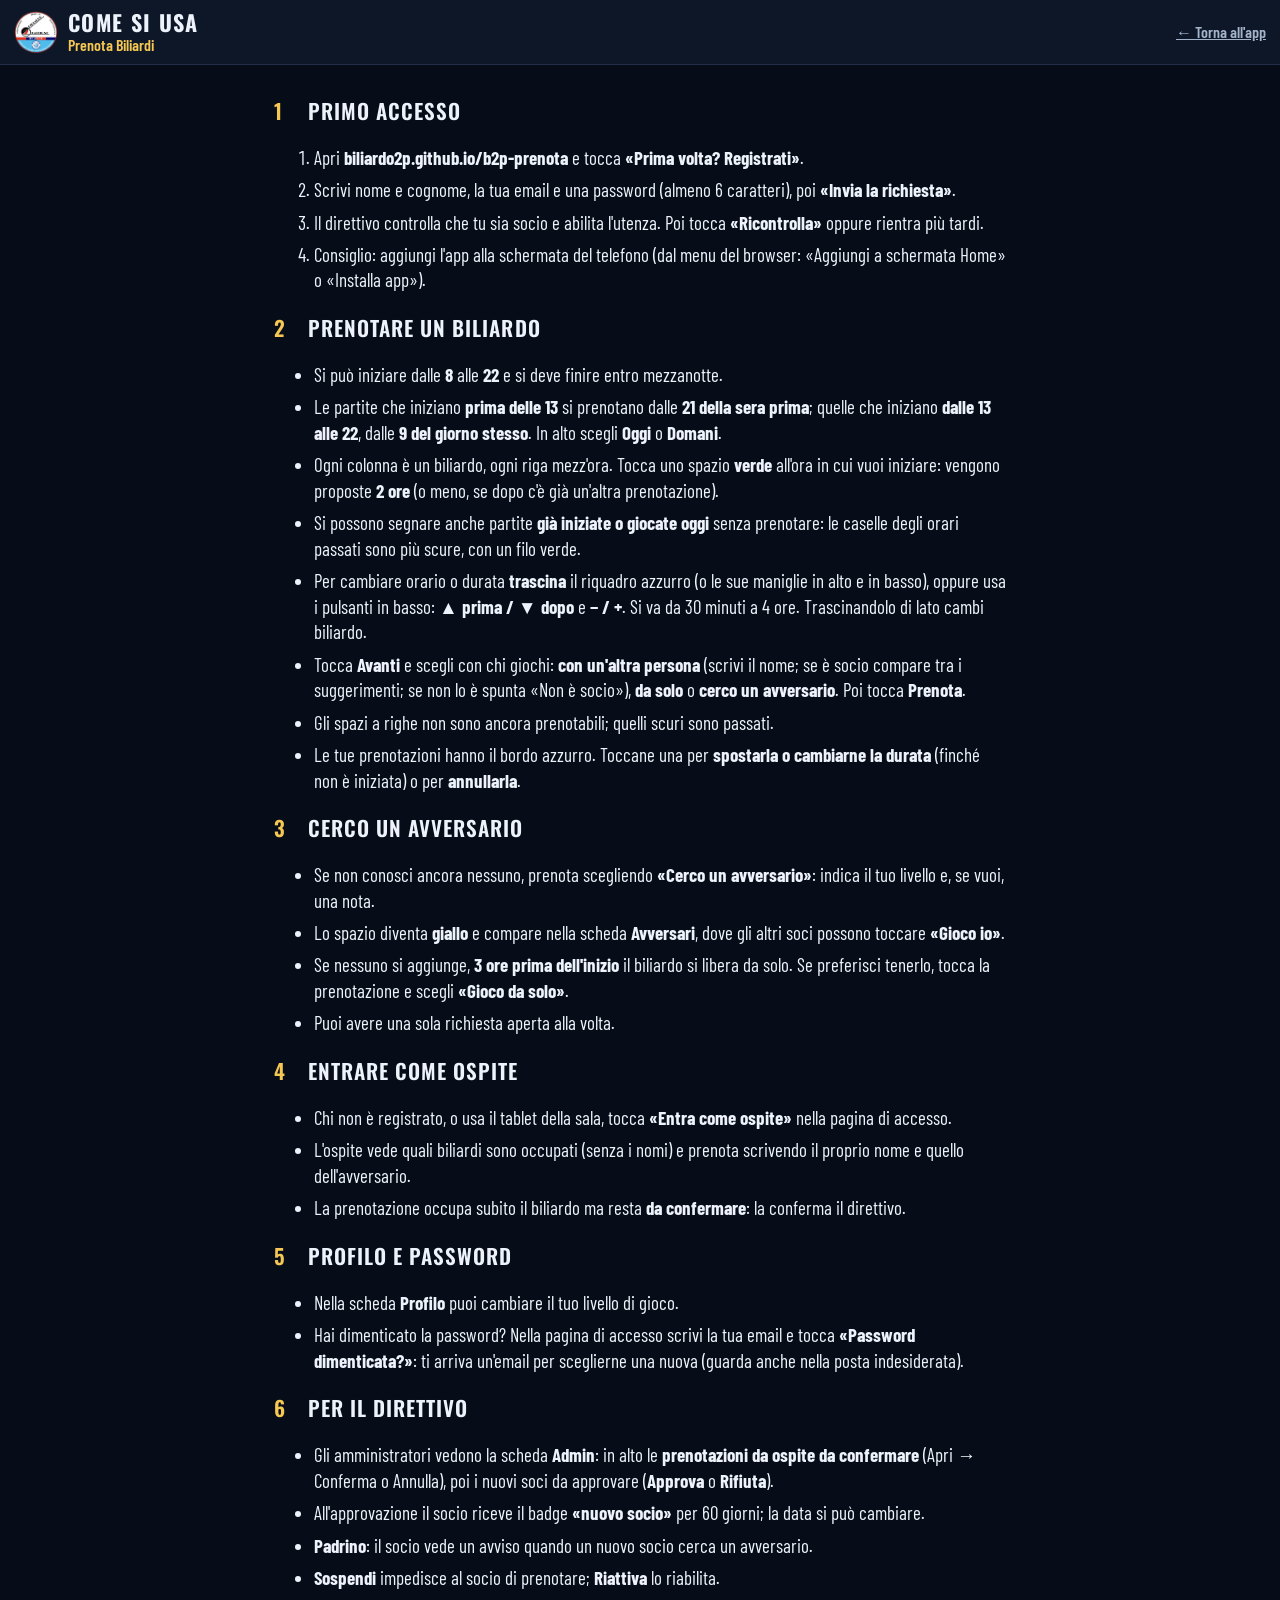
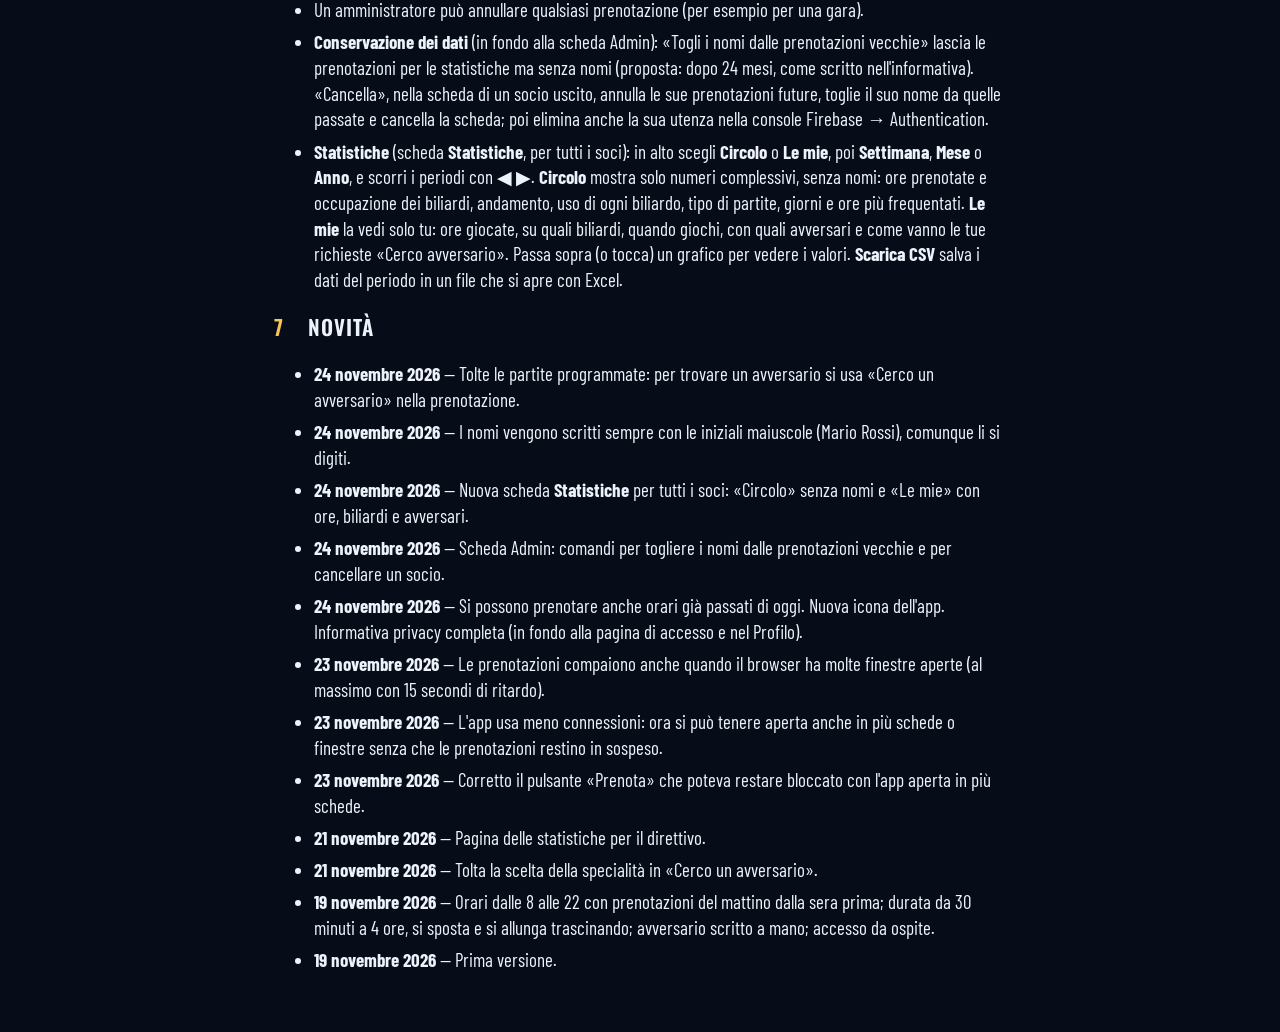
==== commit 4f5180cf: "Nomi di persona con le iniziali maiuscole Co-Authored-By: Claude Opus 5.5 <noreply@anthropic.com> Cl" ====
--- a/manuale.html
+++ b/manuale.html
@@ -7,7 +7,7 @@
 <link rel="icon" href="img/logo.png">
 <link rel="preconnect" href="https://fonts.gstatic.com" crossorigin>
 <link rel="stylesheet" href="https://fonts.googleapis.com/css2?family=Barlow+Condensed:wght@500;600;700&family=Oswald:wght@600;700&display=swap">
-<link rel="stylesheet" href="css/prenota.css?v=2026112406">
+<link rel="stylesheet" href="css/prenota.css?v=2026112407">
 <style>
   .manuale li{margin:.35em 0;line-height:1.35}
   .manuale h2 .n{display:inline-block;min-width:1.6em;color:var(--gold)}
@@ -78,6 +78,7 @@
 <h2 id="novita"><span class="n">7</span>Novità</h2>
 <ul>
   <li><b>24 novembre 2026</b> — Tolte le partite programmate: per trovare un avversario si usa «Cerco un avversario» nella prenotazione.</li>
+  <li><b>24 novembre 2026</b> — I nomi vengono scritti sempre con le iniziali maiuscole (Mario Rossi), comunque li si digiti.</li>
   <li><b>24 novembre 2026</b> — Nuova scheda <b>Statistiche</b> per tutti i soci: «Circolo» senza nomi e «Le mie» con ore, biliardi e avversari.</li>
   <li><b>24 novembre 2026</b> — Scheda Admin: comandi per togliere i nomi dalle prenotazioni vecchie e per cancellare un socio.</li>
   <li><b>24 novembre 2026</b> — Si possono prenotare anche orari già passati di oggi. Nuova icona dell'app. Informativa privacy completa (in fondo alla pagina di accesso e nel Profilo).</li>
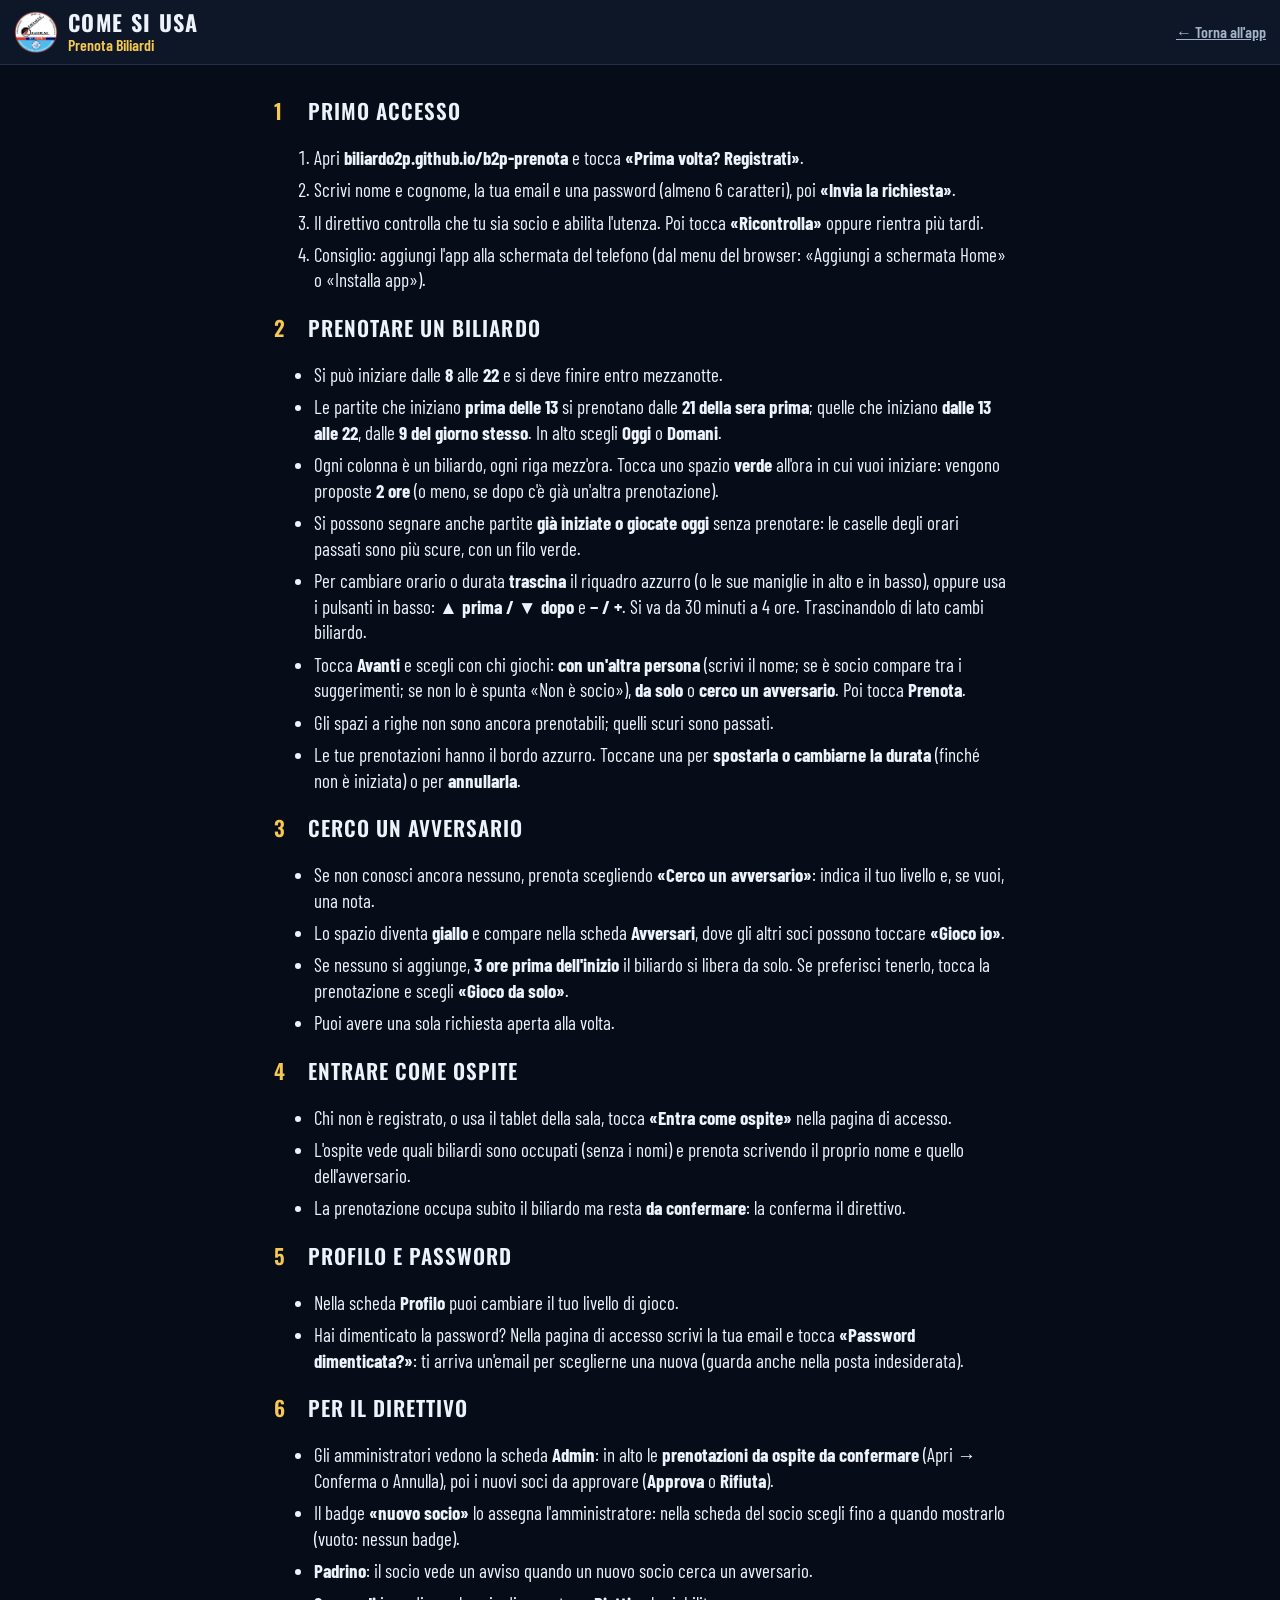
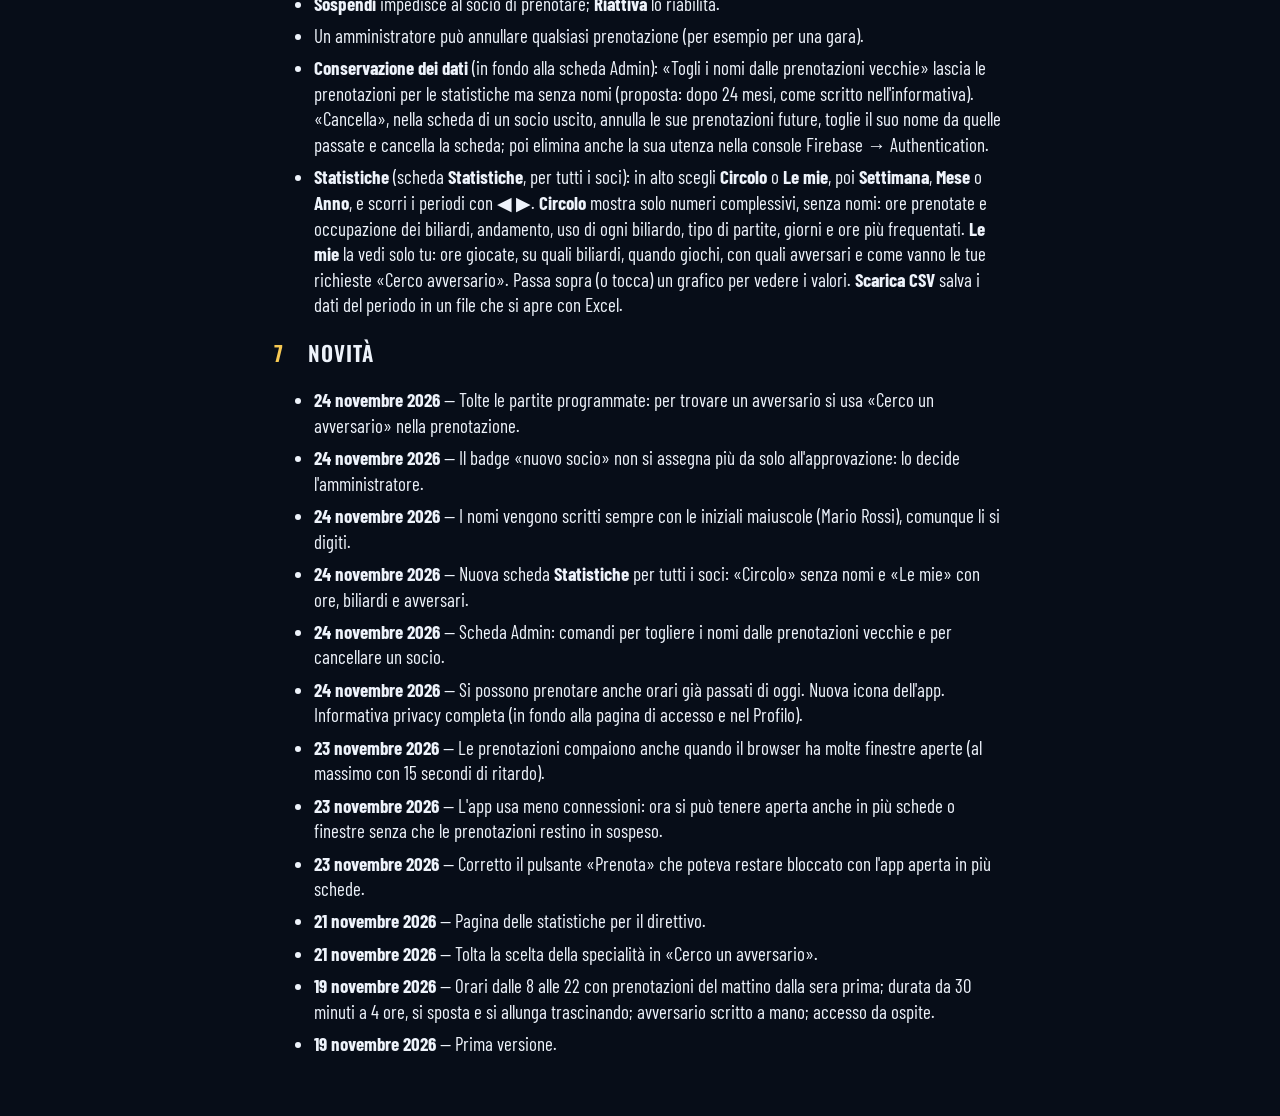
==== commit 5f7cd59b: "Nomi delle prenotazioni gia' salvate mostrati uniformi; badge nuovo socio solo dall'admin Co-Authore" ====
--- a/manuale.html
+++ b/manuale.html
@@ -7,7 +7,7 @@
 <link rel="icon" href="img/logo.png">
 <link rel="preconnect" href="https://fonts.gstatic.com" crossorigin>
 <link rel="stylesheet" href="https://fonts.googleapis.com/css2?family=Barlow+Condensed:wght@500;600;700&family=Oswald:wght@600;700&display=swap">
-<link rel="stylesheet" href="css/prenota.css?v=2026112407">
+<link rel="stylesheet" href="css/prenota.css?v=2026112408">
 <style>
   .manuale li{margin:.35em 0;line-height:1.35}
   .manuale h2 .n{display:inline-block;min-width:1.6em;color:var(--gold)}
@@ -67,7 +67,7 @@
 <h2><span class="n">6</span>Per il direttivo</h2>
 <ul>
   <li>Gli amministratori vedono la scheda <b>Admin</b>: in alto le <b>prenotazioni da ospite da confermare</b> (Apri → Conferma o Annulla), poi i nuovi soci da approvare (<b>Approva</b> o <b>Rifiuta</b>).</li>
-  <li>All'approvazione il socio riceve il badge <b>«nuovo socio»</b> per 60 giorni; la data si può cambiare.</li>
+  <li>Il badge <b>«nuovo socio»</b> lo assegna l'amministratore: nella scheda del socio scegli fino a quando mostrarlo (vuoto: nessun badge).</li>
   <li><b>Padrino</b>: il socio vede un avviso quando un nuovo socio cerca un avversario.</li>
   <li><b>Sospendi</b> impedisce al socio di prenotare; <b>Riattiva</b> lo riabilita.</li>
   <li>Un amministratore può annullare qualsiasi prenotazione (per esempio per una gara).</li>
@@ -78,6 +78,7 @@
 <h2 id="novita"><span class="n">7</span>Novità</h2>
 <ul>
   <li><b>24 novembre 2026</b> — Tolte le partite programmate: per trovare un avversario si usa «Cerco un avversario» nella prenotazione.</li>
+  <li><b>24 novembre 2026</b> — Il badge «nuovo socio» non si assegna più da solo all'approvazione: lo decide l'amministratore.</li>
   <li><b>24 novembre 2026</b> — I nomi vengono scritti sempre con le iniziali maiuscole (Mario Rossi), comunque li si digiti.</li>
   <li><b>24 novembre 2026</b> — Nuova scheda <b>Statistiche</b> per tutti i soci: «Circolo» senza nomi e «Le mie» con ore, biliardi e avversari.</li>
   <li><b>24 novembre 2026</b> — Scheda Admin: comandi per togliere i nomi dalle prenotazioni vecchie e per cancellare un socio.</li>
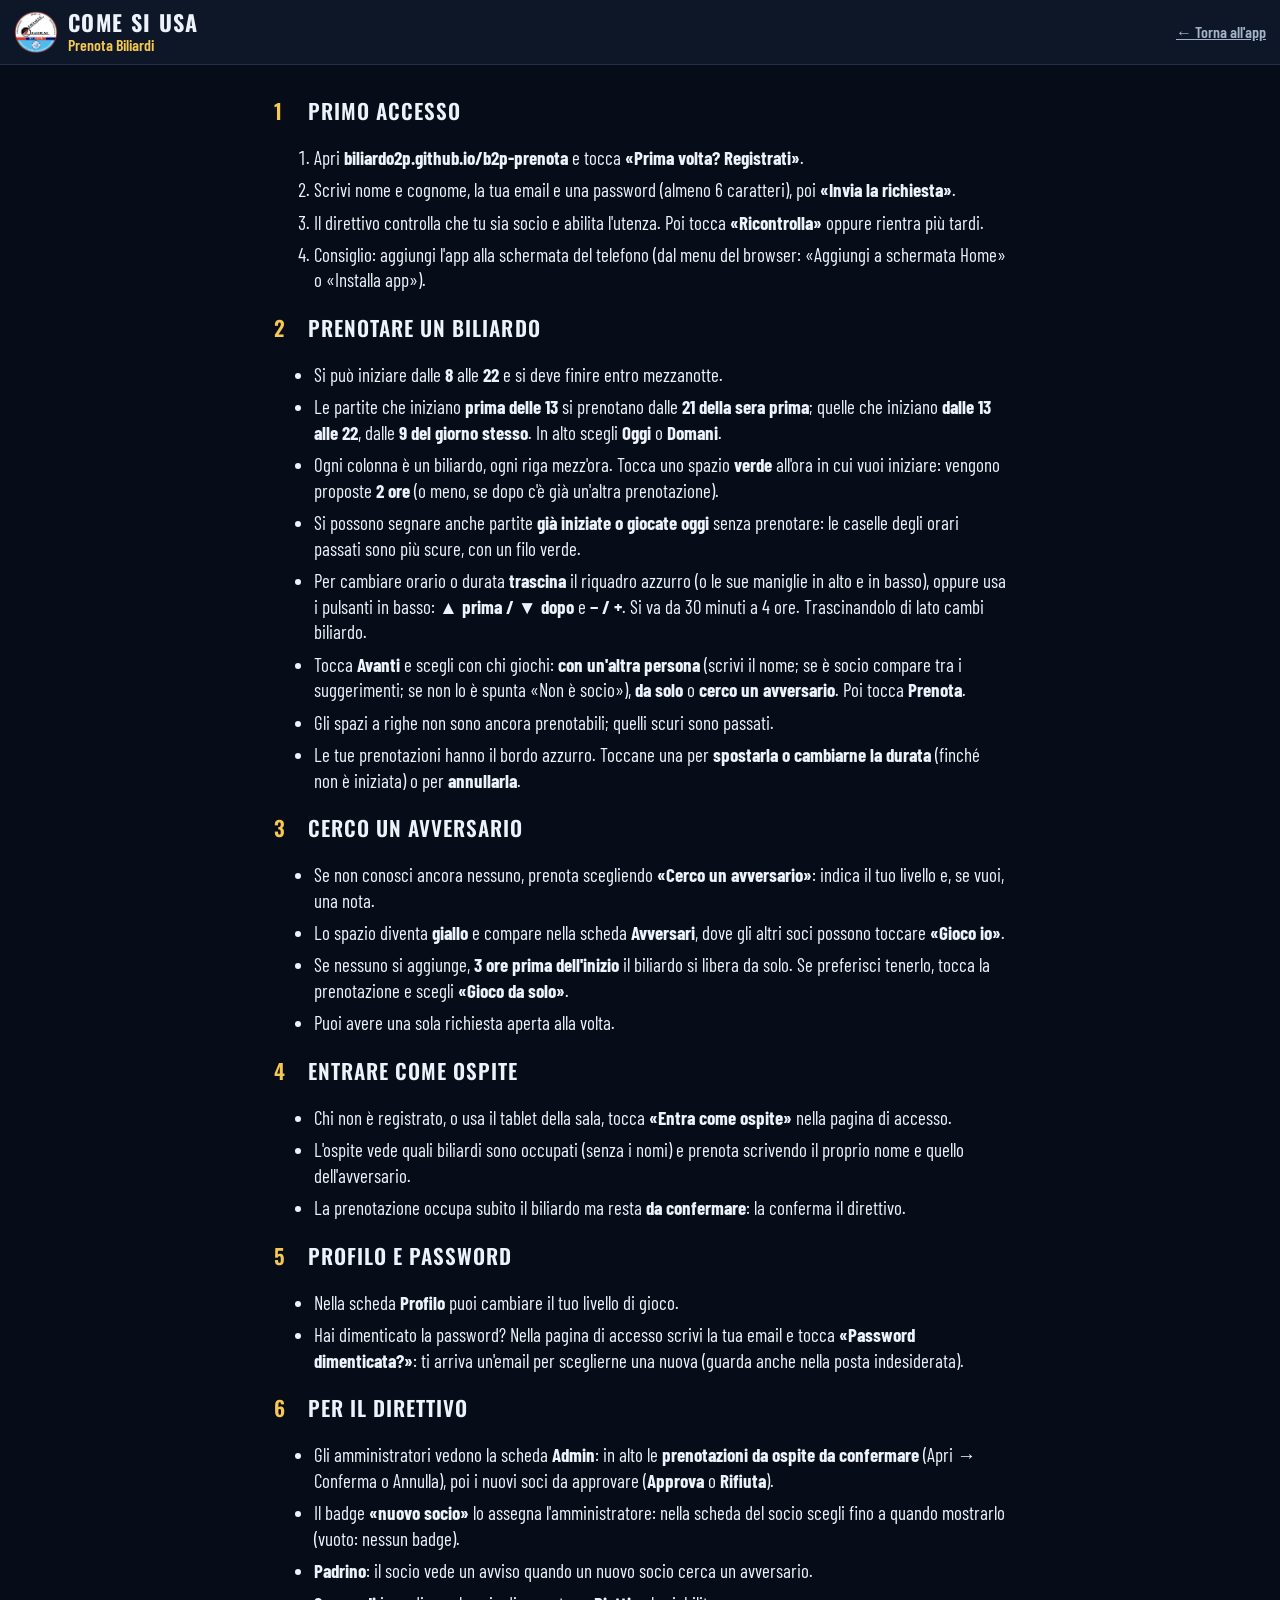
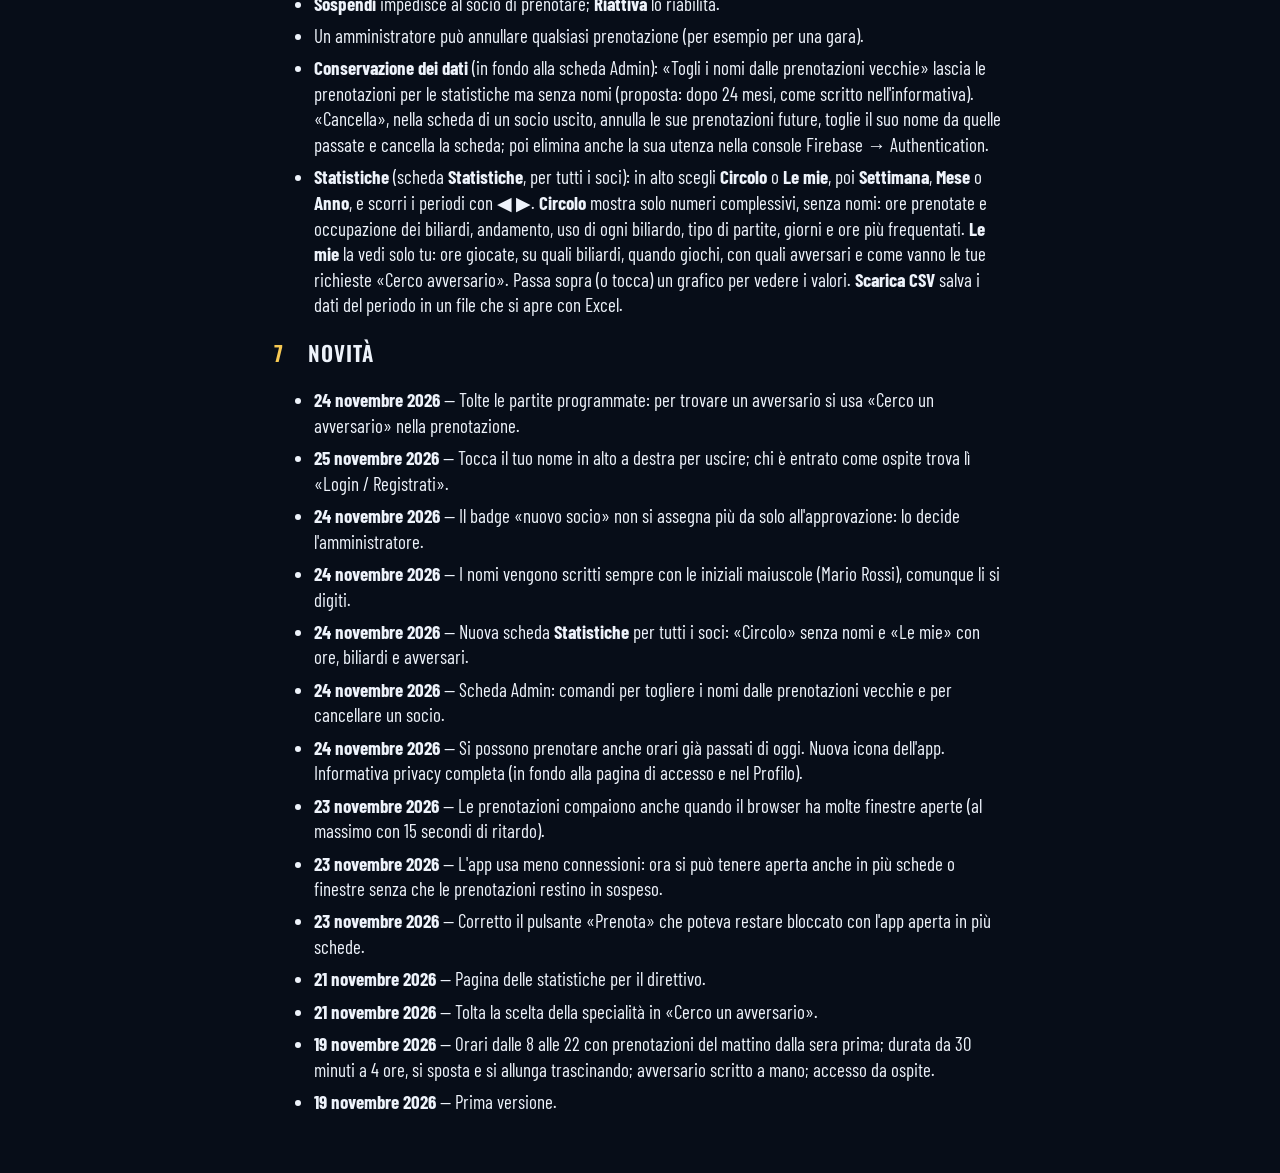
==== commit 4621c11c: "Tendina sul nome in alto a destra: Esci o Login / Registrati Co-Authored-By: Claude Opus 5.5 <norepl" ====
--- a/manuale.html
+++ b/manuale.html
@@ -7,7 +7,7 @@
 <link rel="icon" href="img/logo.png">
 <link rel="preconnect" href="https://fonts.gstatic.com" crossorigin>
 <link rel="stylesheet" href="https://fonts.googleapis.com/css2?family=Barlow+Condensed:wght@500;600;700&family=Oswald:wght@600;700&display=swap">
-<link rel="stylesheet" href="css/prenota.css?v=2026112408">
+<link rel="stylesheet" href="css/prenota.css?v=2026112501">
 <style>
   .manuale li{margin:.35em 0;line-height:1.35}
   .manuale h2 .n{display:inline-block;min-width:1.6em;color:var(--gold)}
@@ -78,6 +78,7 @@
 <h2 id="novita"><span class="n">7</span>Novità</h2>
 <ul>
   <li><b>24 novembre 2026</b> — Tolte le partite programmate: per trovare un avversario si usa «Cerco un avversario» nella prenotazione.</li>
+  <li><b>25 novembre 2026</b> — Tocca il tuo nome in alto a destra per uscire; chi è entrato come ospite trova lì «Login / Registrati».</li>
   <li><b>24 novembre 2026</b> — Il badge «nuovo socio» non si assegna più da solo all'approvazione: lo decide l'amministratore.</li>
   <li><b>24 novembre 2026</b> — I nomi vengono scritti sempre con le iniziali maiuscole (Mario Rossi), comunque li si digiti.</li>
   <li><b>24 novembre 2026</b> — Nuova scheda <b>Statistiche</b> per tutti i soci: «Circolo» senza nomi e «Le mie» con ore, biliardi e avversari.</li>
--- a/css/prenota.css
+++ b/css/prenota.css
@@ -139,3 +139,16 @@
 body.ospite [data-solo-soci]{display:none!important}
 .privacy a,.pannello .meta a{color:var(--home)}
 @media (max-width:480px){nav{gap:0}nav button{font-size:15px;padding:12px 4px}}
+
+/* nome in alto a destra con la tendina */
+.menu-utente{position:relative}
+#utente{background:none;border:1px solid transparent;border-radius:8px;color:var(--mute);font:inherit;font-weight:600;font-size:16px;
+  padding:6px 8px;cursor:pointer;text-transform:none}
+#utente::after{content:" ▾";font-size:.8em}
+#utente:hover,#utente[aria-expanded="true"]{border-color:var(--line);color:var(--ink,#fff)}
+.tendina{position:absolute;right:0;top:calc(100% + 4px);z-index:20;min-width:170px;background:var(--panel);border:1px solid var(--line);
+  border-radius:10px;box-shadow:0 8px 24px rgba(0,0,0,.45);padding:4px}
+.tendina button{display:block;width:100%;text-align:left;white-space:nowrap;background:none;border:0;border-radius:8px;color:var(--ink);font:inherit;
+  font-size:17px;font-weight:600;padding:10px 12px;cursor:pointer}
+.tendina button:hover,.tendina button:focus-visible{background:var(--libera-hover,rgba(255,255,255,.08))}
+.tendina button[hidden],.tendina[hidden]{display:none}
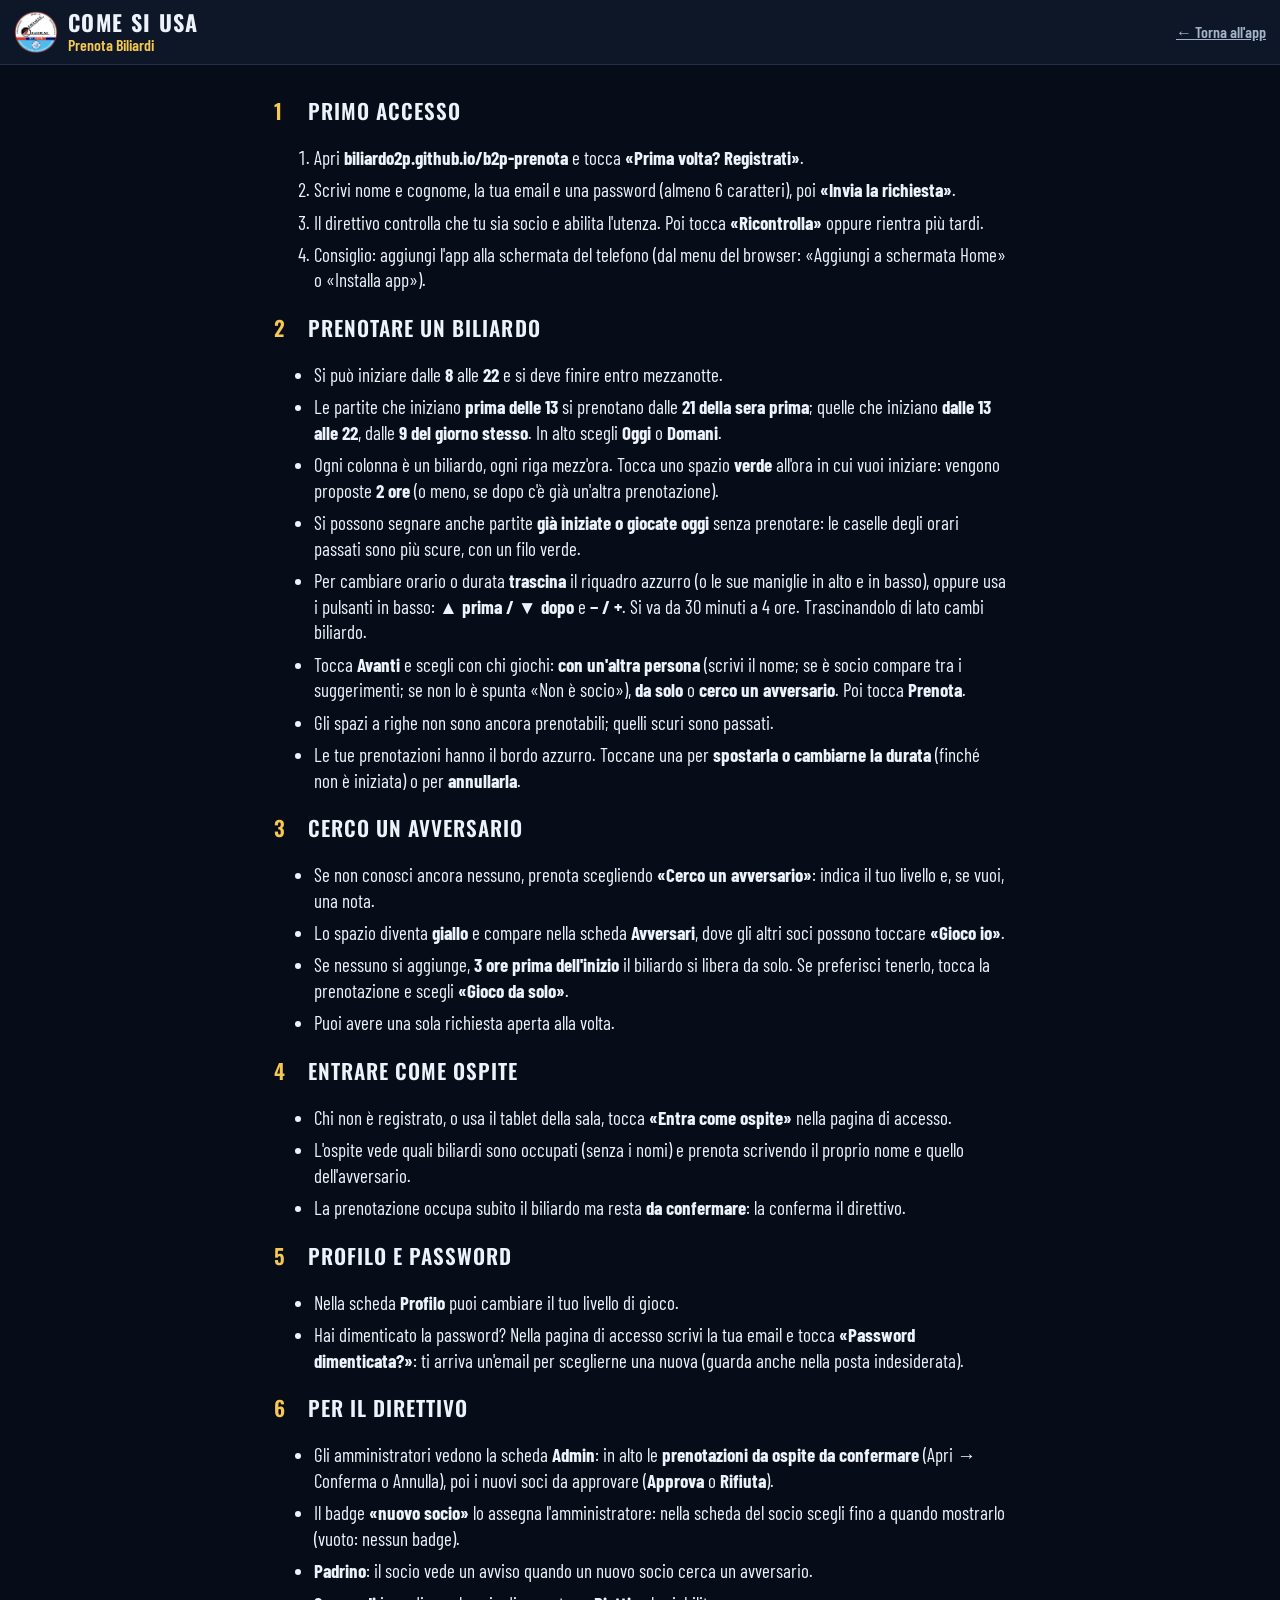
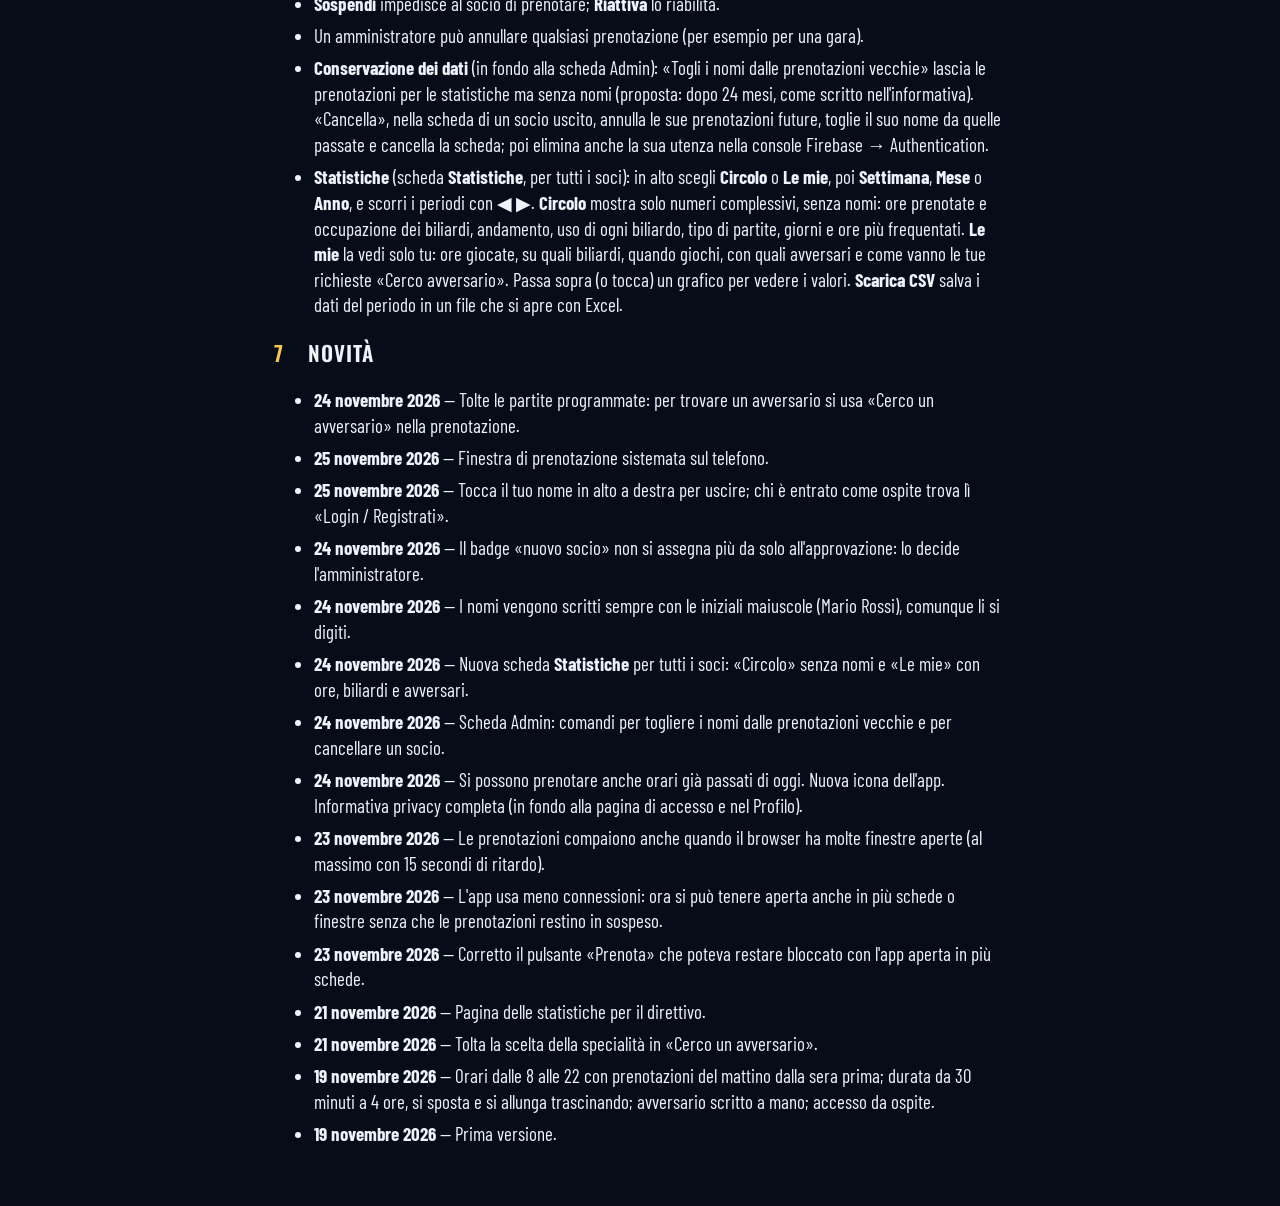
==== commit 88f16de5: "Finestra di prenotazione sul telefono: stile statistiche limitato alla sua scheda; finestre e intest" ====
--- a/manuale.html
+++ b/manuale.html
@@ -7,7 +7,7 @@
 <link rel="icon" href="img/logo.png">
 <link rel="preconnect" href="https://fonts.gstatic.com" crossorigin>
 <link rel="stylesheet" href="https://fonts.googleapis.com/css2?family=Barlow+Condensed:wght@500;600;700&family=Oswald:wght@600;700&display=swap">
-<link rel="stylesheet" href="css/prenota.css?v=2026112501">
+<link rel="stylesheet" href="css/prenota.css?v=2026112502">
 <style>
   .manuale li{margin:.35em 0;line-height:1.35}
   .manuale h2 .n{display:inline-block;min-width:1.6em;color:var(--gold)}
@@ -78,6 +78,7 @@
 <h2 id="novita"><span class="n">7</span>Novità</h2>
 <ul>
   <li><b>24 novembre 2026</b> — Tolte le partite programmate: per trovare un avversario si usa «Cerco un avversario» nella prenotazione.</li>
+  <li><b>25 novembre 2026</b> — Finestra di prenotazione sistemata sul telefono.</li>
   <li><b>25 novembre 2026</b> — Tocca il tuo nome in alto a destra per uscire; chi è entrato come ospite trova lì «Login / Registrati».</li>
   <li><b>24 novembre 2026</b> — Il badge «nuovo socio» non si assegna più da solo all'approvazione: lo decide l'amministratore.</li>
   <li><b>24 novembre 2026</b> — I nomi vengono scritti sempre con le iniziali maiuscole (Mario Rossi), comunque li si digiti.</li>
--- a/css/prenota.css
+++ b/css/prenota.css
@@ -152,3 +152,19 @@
   font-size:17px;font-weight:600;padding:10px 12px;cursor:pointer}
 .tendina button:hover,.tendina button:focus-visible{background:var(--libera-hover,rgba(255,255,255,.08))}
 .tendina button[hidden],.tendina[hidden]{display:none}
+/* finestre sul telefono: più compatte, e se non ci stanno scorrono dentro */
+dialog{max-height:calc(100dvh - 24px);overflow:auto}
+@media (max-width:480px){
+  dialog{padding:14px;width:calc(100vw - 20px);font-size:18px}
+  dialog h3{font-size:22px;margin:0 0 4px}
+  dialog form{gap:10px}
+  dialog fieldset{gap:6px;padding:8px 10px}
+  dialog .btn.grande{padding-top:10px;padding-bottom:10px}
+}
+@media (max-width:480px){
+  .testata{gap:8px;padding-left:10px;padding-right:10px}
+  .testata img{width:38px;height:38px}
+  .titolo{font-size:18px;letter-spacing:.03em}
+  .testata .sotto{font-size:15px}
+  #utente{white-space:nowrap;max-width:42vw;overflow:hidden;text-overflow:ellipsis;padding:6px}
+}
